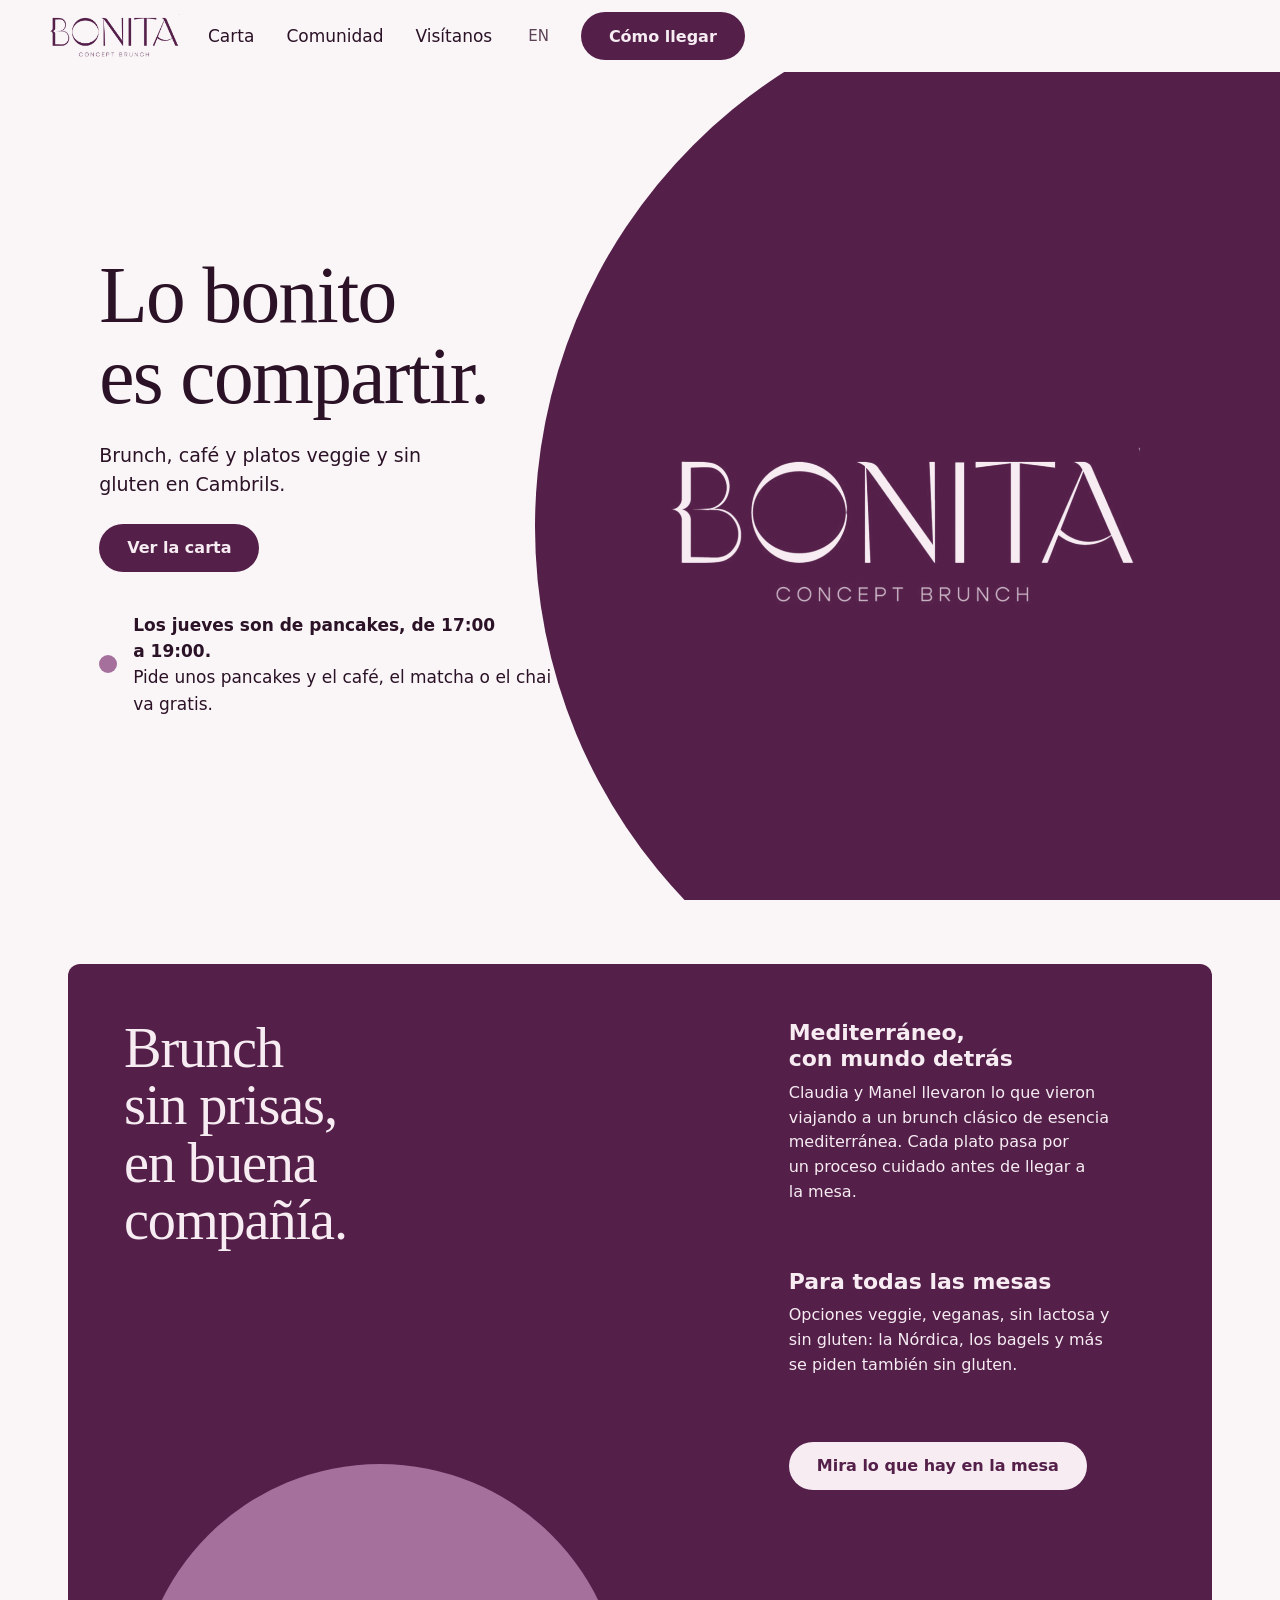
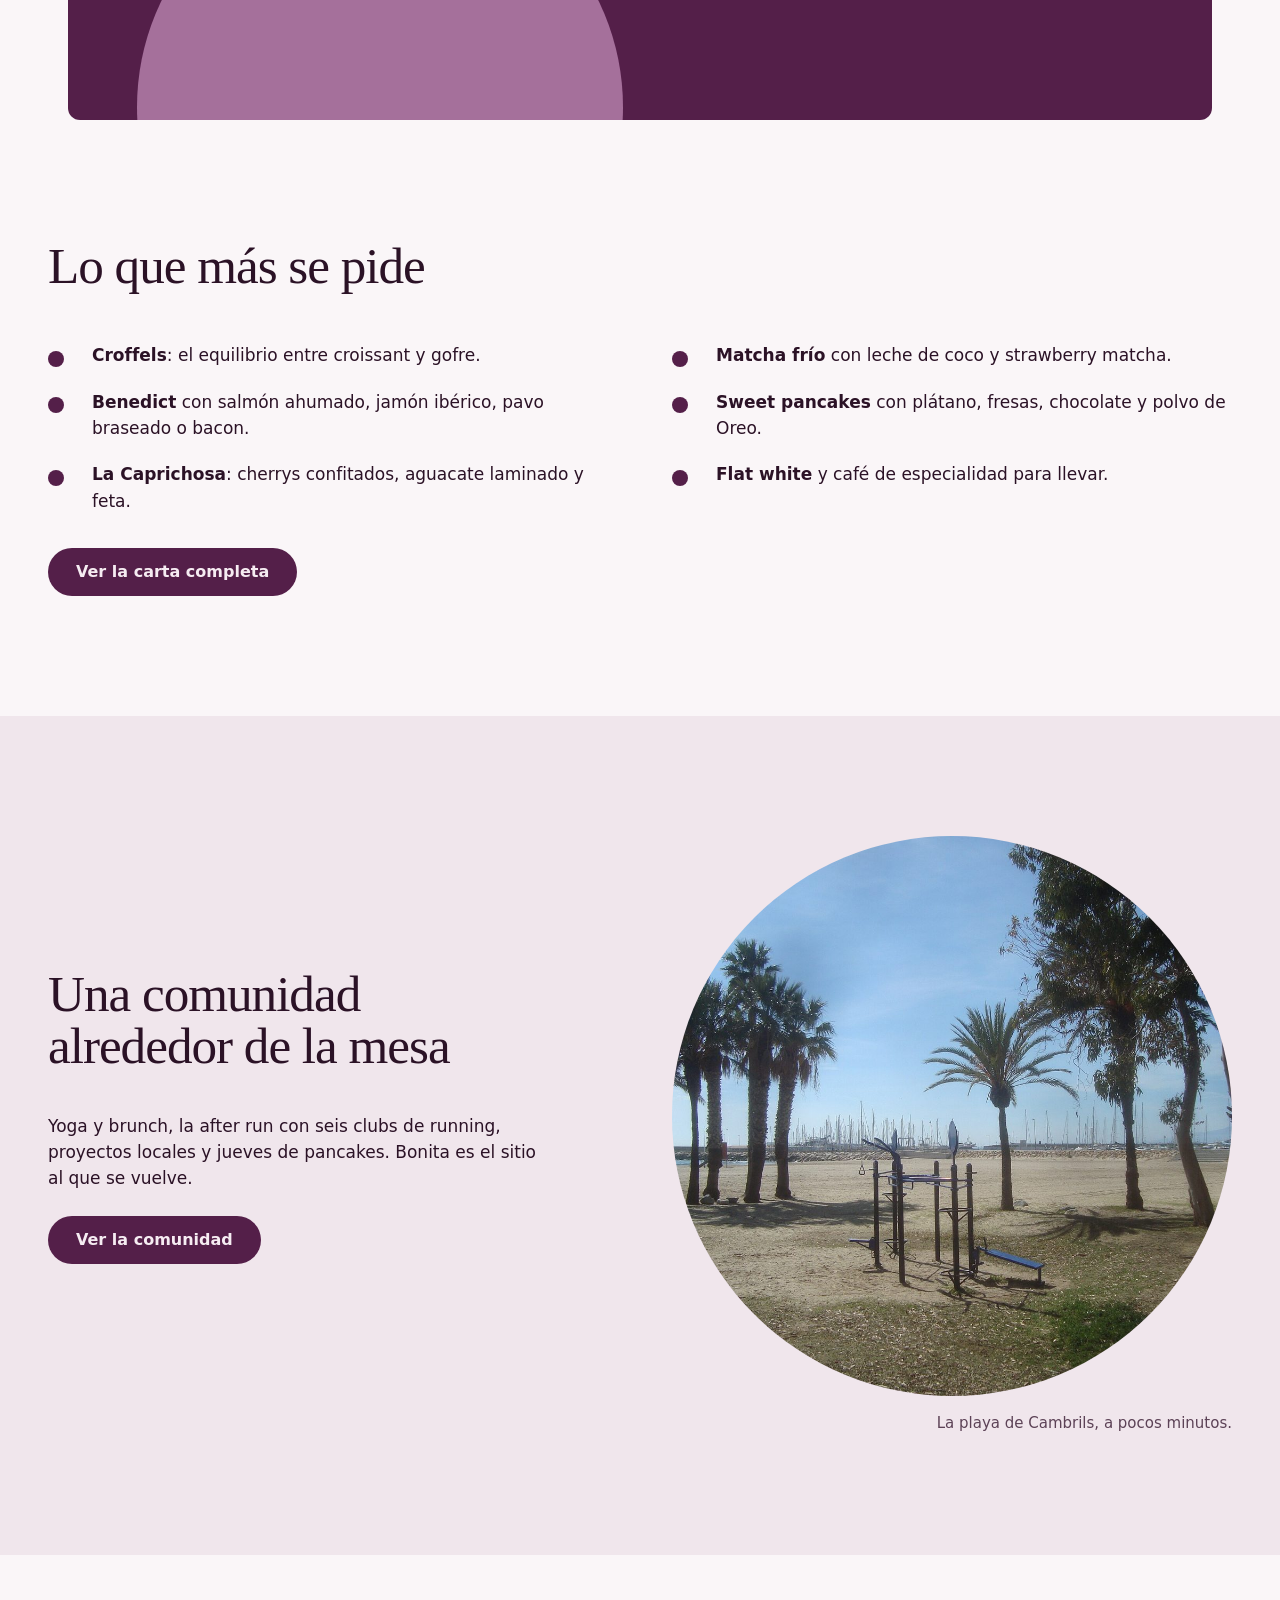
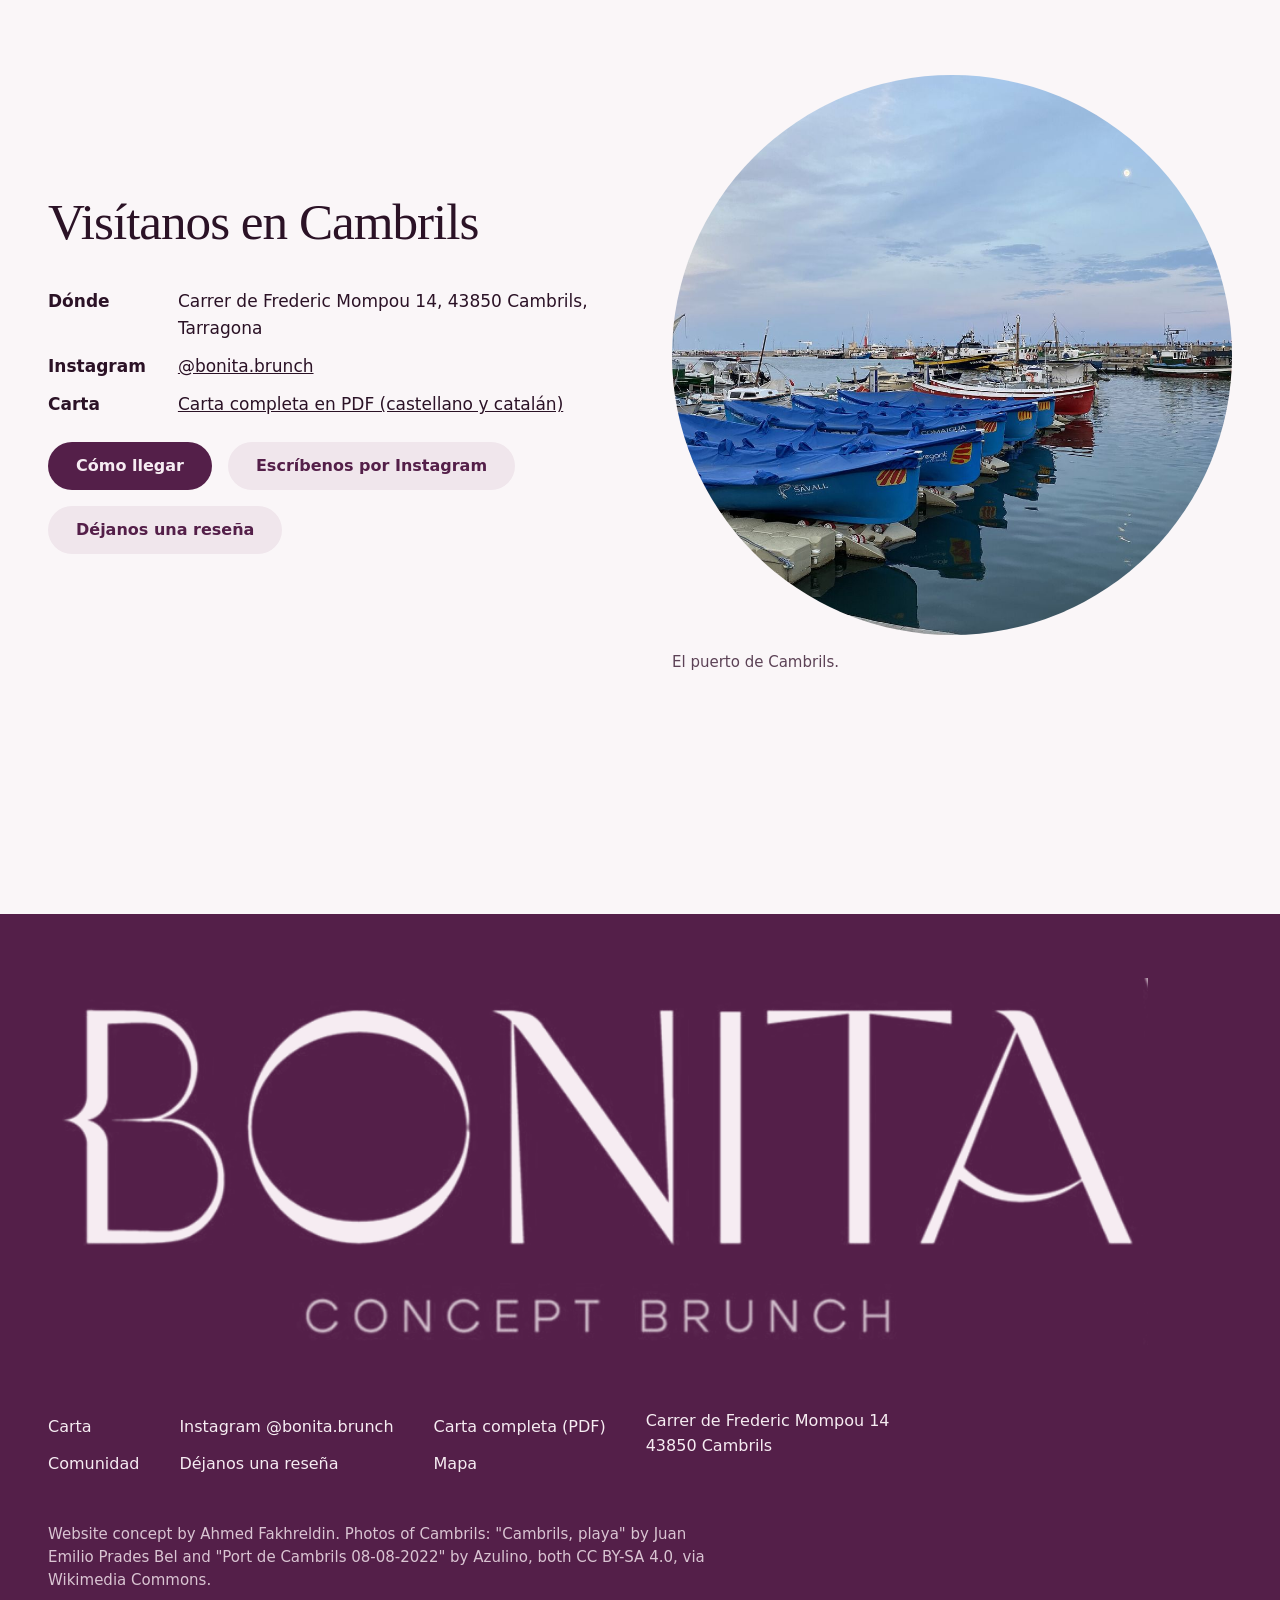
==== index.html @ 0c5d7764 "Bonita Concept Brunch website concept" ====
<!doctype html>
<html lang="es"><head><meta charset="utf-8"><meta name="viewport" content="width=device-width,initial-scale=1">
<title>Bonita Concept Brunch · Cambrils</title><meta name="description" content="Brunch, café y opciones veggie y sin gluten en Carrer de Frederic Mompou 14, Cambrils.">
<link rel="preload" as="font" type="font/ttf" crossorigin href="fonts/marcellus-400.ttf">
<link rel="preload" as="font" type="font/ttf" crossorigin href="fonts/figtree-400.ttf">
<link rel="stylesheet" href="fonts/fonts.css"><link rel="stylesheet" href="styles.css">
<style>html.fl body{opacity:0}body{transition:opacity .25s ease}</style>
<script>document.documentElement.classList.add('fl');(function(){var d=function(){document.documentElement.classList.remove('fl')};setTimeout(d,1200);if(document.fonts&&document.fonts.load){Promise.all([document.fonts.load('1em Marcellus'),document.fonts.load('1em Figtree')]).then(d,d)}else d()})();</script>
</head><body><a class="skip" href="#main">Saltar al contenido</a><header class="nav"><a href="index.html" aria-label="Bonita Concept Brunch"><img class="logo" src="img/logo-plum.png" alt="Bonita Concept Brunch" width="132" height="44"></a>
<a class="l" href="carta.html"><span data-en="Menu">Carta</span></a><a class="l" href="comunidad.html"><span data-en="Community">Comunidad</span></a><a class="l" href="index.html#visitanos"><span data-en="Visit">Visítanos</span></a>
<button class="lang" type="button">EN</button><a class="btn" href="https://www.google.com/maps/search/?api=1&query=Bonita+Concept+Brunch+Carrer+de+Frederic+Mompou+14+Cambrils"><span data-en="Directions">Cómo llegar</span></a></header>
<main id="main">
<section class="hero"><div class="copy">
<h1><span data-en="Sharing is&lt;br&gt;the bonito part.">Lo bonito<br>es compartir.</span></h1>
<p class="lead"><span data-en="Brunch, coffee and veggie and gluten free dishes in Cambrils.">Brunch, café y platos veggie y sin gluten en Cambrils.</span></p>
<a class="btn" href="carta.html"><span data-en="See the menu">Ver la carta</span></a>
<div class="status" id="pancake"><i></i><p><b>Los jueves son de pancakes, de 17:00 a 19:00.</b><br><span data-en="Order pancakes and your coffee, matcha or chai is on the house.">Pide unos pancakes y el café, el matcha o el chai va gratis.</span></p></div>
</div><div class="disc" aria-hidden="true"><img src="img/logo-cream.png" alt="" width="930" height="310"></div></section>

<section class="sec" style="padding-top:var(--s5)"><div class="panel">
<h2 class="rv"><span data-en="Brunch without hurry, in good company.">Brunch sin prisas, en buena compañía.</span></h2>
<div class="cols"><div class="rv" style="--i:1"><h3><span data-en="Mediterranean, with the world behind it">Mediterráneo, con mundo detrás</span></h3><p><span data-en="Claudia and Manel took what they saw travelling and made a classic brunch with a Mediterranean heart. Every dish goes through a careful process before it reaches your table.">Claudia y Manel llevaron lo que vieron viajando a un brunch clásico de esencia mediterránea. Cada plato pasa por un proceso cuidado antes de llegar a la mesa.</span></p></div>
<div class="rv" style="--i:2"><h3><span data-en="For every table">Para todas las mesas</span></h3><p><span data-en="Veggie, vegan, lactose free and gluten free options: the Nórdica, the bagels and more can be ordered gluten free too.">Opciones veggie, veganas, sin lactosa y sin gluten: la Nórdica, los bagels y más se piden también sin gluten.</span></p></div>
<a class="btn rv" style="--i:3" href="carta.html"><span data-en="See what is on the table">Mira lo que hay en la mesa</span></a></div>
<div class="ring" aria-hidden="true"></div></div></section>

<section class="sec" style="padding-top:0"><h2 class="rv"><span data-en="What gets ordered most">Lo que más se pide</span></h2>
<ul class="ringlist" style="columns:2;column-gap:64px">
<li class="rv"><span><span data-en="&lt;b&gt;Croffels&lt;/b&gt;: the balance between croissant and waffle."><b>Croffels</b>: el equilibrio entre croissant y gofre.</span></span></li>
<li class="rv"><span><span data-en="&lt;b&gt;Benedict&lt;/b&gt; with smoked salmon, iberico ham, roast turkey or bacon."><b>Benedict</b> con salmón ahumado, jamón ibérico, pavo braseado o bacon.</span></span></li>
<li class="rv"><span><span data-en="&lt;b&gt;La Caprichosa&lt;/b&gt;: confit cherry tomatoes, sliced avocado and feta."><b>La Caprichosa</b>: cherrys confitados, aguacate laminado y feta.</span></span></li>
<li class="rv"><span><span data-en="&lt;b&gt;Iced matcha&lt;/b&gt; with coconut milk, and strawberry matcha."><b>Matcha frío</b> con leche de coco y strawberry matcha.</span></span></li>
<li class="rv"><span><span data-en="&lt;b&gt;Sweet pancakes&lt;/b&gt; with banana, strawberries, chocolate and Oreo crumb."><b>Sweet pancakes</b> con plátano, fresas, chocolate y polvo de Oreo.</span></span></li>
<li class="rv"><span><span data-en="&lt;b&gt;Flat white&lt;/b&gt; and specialty coffee to take away."><b>Flat white</b> y café de especialidad para llevar.</span></span></li></ul>
<div class="actions"><a class="btn" href="carta.html"><span data-en="See the full menu">Ver la carta completa</span></a></div></section>

<section class="sec band"><div class="split"><div><h2 class="rv"><span data-en="A community around the table">Una comunidad alrededor de la mesa</span></h2>
<p class="rv" style="--i:1;max-width:46ch"><span data-en="Yoga and brunch, an after run with six running clubs, local projects and pancake Thursdays. Bonita is the place people come back to.">Yoga y brunch, la after run con seis clubs de running, proyectos locales y jueves de pancakes. Bonita es el sitio al que se vuelve.</span></p>
<div class="actions"><a class="btn" href="comunidad.html"><span data-en="See the community">Ver la comunidad</span></a></div></div>
<div class="mask rv" style="--i:2"><img src="img/town/playa.jpg" alt="La playa de Cambrils con palmeras y el puerto al fondo" width="1400" height="1050" loading="lazy"></div></div>
<p class="cap" style="text-align:right"><span data-en="Cambrils beach, a few minutes away.">La playa de Cambrils, a pocos minutos.</span></p></section>

<section class="sec visit" id="visitanos"><div class="split"><div><h2 class="rv"><span data-en="Visit us in Cambrils">Visítanos en Cambrils</span></h2>
<dl class="rv" style="--i:1"><dt><span data-en="Where">Dónde</span></dt><dd>Carrer de Frederic Mompou 14, 43850 Cambrils, Tarragona</dd>
<dt>Instagram</dt><dd><a href="https://www.instagram.com/bonita.brunch/">@bonita.brunch</a></dd>
<dt><span data-en="Menu">Carta</span></dt><dd><a href="https://drive.google.com/file/d/1cFi0jNEHaVHTh7_fU4lbBXJW9XEex9RG/view?usp=drive_link"><span data-en="Full menu as PDF (Spanish and Catalan)">Carta completa en PDF (castellano y catalán)</span></a></dd></dl>
<div class="actions rv" style="--i:2"><a class="btn" href="https://www.google.com/maps/search/?api=1&query=Bonita+Concept+Brunch+Carrer+de+Frederic+Mompou+14+Cambrils"><span data-en="Directions">Cómo llegar</span></a><a class="btn alt" href="https://www.instagram.com/bonita.brunch/"><span data-en="Message us on Instagram">Escríbenos por Instagram</span></a><a class="btn alt" href="https://g.page/r/CfIAZZboetoIEBM/review"><span data-en="Leave a review">Déjanos una reseña</span></a></div></div>
<div><div class="mask rv" style="--i:2"><img src="img/town/port.jpg" alt="El puerto de Cambrils al anochecer, con barcas azules amarradas" width="1400" height="1050" loading="lazy"></div><p class="cap"><span data-en="The port of Cambrils.">El puerto de Cambrils.</span></p></div></div></section>
</main><footer><img class="big" src="img/logo-cream.png" alt="Bonita Concept Brunch" width="930" height="310">
<div class="cols"><div><a href="carta.html"><span data-en="Menu">Carta</span></a><a href="comunidad.html"><span data-en="Community">Comunidad</span></a></div>
<div><a href="https://www.instagram.com/bonita.brunch/">Instagram @bonita.brunch</a><a href="https://g.page/r/CfIAZZboetoIEBM/review"><span data-en="Leave a review">Déjanos una reseña</span></a></div>
<div><a href="https://drive.google.com/file/d/1cFi0jNEHaVHTh7_fU4lbBXJW9XEex9RG/view?usp=drive_link"><span data-en="Full menu (PDF)">Carta completa (PDF)</span></a><a href="https://www.google.com/maps/search/?api=1&query=Bonita+Concept+Brunch+Carrer+de+Frederic+Mompou+14+Cambrils"><span data-en="Map">Mapa</span></a></div>
<div><span>Carrer de Frederic Mompou 14<br>43850 Cambrils</span></div></div>
<p class="credit">Website concept by Ahmed Fakhreldin. Photos of Cambrils: "Cambrils, playa" by Juan Emilio Prades Bel and "Port de Cambrils 08-08-2022" by Azulino, both CC BY-SA 4.0, via Wikimedia Commons.</p></footer>
<script src="site.js"></script></body></html>
---- fonts/fonts.css ----
@font-face{font-family:'Figtree';font-style:normal;font-weight:400;font-display:block;src:url(figtree-400.ttf) format('truetype')}
@font-face{font-family:'Figtree';font-style:normal;font-weight:500;font-display:block;src:url(figtree-500.ttf) format('truetype')}
@font-face{font-family:'Figtree';font-style:normal;font-weight:600;font-display:block;src:url(figtree-600.ttf) format('truetype')}
@font-face{font-family:'Marcellus';font-style:normal;font-weight:400;font-display:block;src:url(marcellus-400.ttf) format('truetype')}
---- styles.css ----
:root{
  --plum:#541F49; --plum-d:#3E1535; --orchid:#A5709B; --ground:#FAF6F8; --step:#F0E6EC; --ink:#2B1226; --soft:#5C4256; --cream:#F6ECF2;
  --f-display:'Marcellus',Georgia,serif; --f-text:'Figtree',system-ui,sans-serif;
  --m:clamp(16px,4vw,48px); --ease:cubic-bezier(.23,1,.32,1);
  --s1:8px;--s2:16px;--s3:24px;--s4:40px;--s5:64px;--s6:120px;
}
*{box-sizing:border-box;margin:0}
html{scroll-behavior:smooth;-webkit-text-size-adjust:100%}
body{background:var(--ground);color:var(--ink);font:400 17px/1.55 var(--f-text);overflow-x:hidden}
img{display:block;max-width:100%}
a{color:inherit}
h1,h2,h3{font-family:var(--f-display);font-weight:400;line-height:1.02;letter-spacing:-.02em;text-wrap:balance}
p{text-wrap:pretty}
:focus-visible{outline:3px solid var(--plum);outline-offset:3px}
.skip{position:absolute;left:-999px}.skip:focus{left:var(--m);top:8px;background:var(--plum);color:var(--cream);padding:8px 16px;z-index:50}
/* nav */
.nav{position:sticky;top:0;z-index:20;background:var(--ground);display:flex;align-items:center;gap:var(--s3);padding:10px var(--m);height:72px}
.nav .logo{height:44px;width:auto;margin-right:auto}
.nav a.l{text-decoration:none;font-weight:500;padding:12px 4px}
.nav a.l:hover{color:var(--plum);text-decoration:underline;text-underline-offset:6px}
.lang{background:none;border:0;font:500 15px var(--f-text);color:var(--soft);padding:12px 8px;cursor:pointer;min-height:44px}
.btn{display:inline-flex;align-items:center;justify-content:center;min-height:48px;padding:0 28px;border-radius:999px;background:var(--plum);color:var(--cream);font:600 16px var(--f-text);text-decoration:none;border:0;cursor:pointer;transition:transform .18s var(--ease),background .18s var(--ease);white-space:nowrap}
.btn:active{transform:scale(.97)}
.btn.alt{background:var(--step);color:var(--plum)}
@media (hover:hover) and (pointer:fine){.btn:hover{background:var(--plum-d)}.btn.alt:hover{background:#E6D6DF}}
/* hero */
.hero{position:relative;min-height:calc(100svh - 72px);overflow:hidden;display:flex;align-items:center;padding:var(--s4) var(--m)}
.hero .copy{position:relative;z-index:2;width:min(52%,720px);padding-left:4vw}
.hero h1{font-size:clamp(48px,6.2vw,100px);margin-bottom:var(--s3)}
.hero p.lead{font-size:19px;max-width:30ch;margin-bottom:var(--s3);color:var(--ink)}
.disc{position:absolute;z-index:1;width:120vh;height:120vh;border-radius:50%;background:var(--plum);left:84%;top:55%;transform:translate(-50%,-50%);display:grid;place-items:center;animation:open 1.1s var(--ease) both}
.disc img{position:absolute;left:12%;top:50%;width:44%;height:auto;transform:translateY(-50%)}
@keyframes open{from{clip-path:circle(0% at 100% 50%)}to{clip-path:circle(150% at 100% 50%)}}
.status{display:flex;align-items:center;gap:var(--s2);margin-top:var(--s4);max-width:44ch}
.status i{flex:none;width:18px;height:18px;border-radius:50%;background:var(--orchid)}
.status.on i{background:var(--plum)}
.status b{font-weight:600}
/* sections */
.sec{padding:var(--s6) var(--m)}
.sec h2,.sec .h{font-size:clamp(36px,4vw,60px);margin-bottom:var(--s4)}
.panel{background:var(--plum);color:var(--cream);margin:0 20px;border-radius:12px;min-height:84svh;position:relative;overflow:hidden;padding:56px}
.panel h2{font-size:clamp(40px,4.4vw,64px);max-width:12ch;margin-bottom:var(--s5)}
.panel .cols{position:absolute;left:63%;top:56px;display:grid;gap:64px;width:min(330px,30%)}
.panel h3{font:600 22px/1.2 var(--f-text);margin-bottom:8px;letter-spacing:0}
.panel p{font-size:16px}
.panel .btn{background:var(--cream);color:var(--plum);width:max-content}
.panel .ring{position:absolute;left:6%;bottom:-18vw;width:38vw;height:38vw;border-radius:50%;background:var(--orchid)}
.ringlist{list-style:none;padding:0}
.ringlist li{display:grid;grid-template-columns:28px 1fr;gap:var(--s2);padding:10px 0}
.ringlist li::before{content:"";width:16px;height:16px;border-radius:50%;background:var(--plum);margin-top:.5em}
.split{display:grid;grid-template-columns:1fr 1fr;gap:var(--s5);align-items:center}
.mask{aspect-ratio:1;border-radius:50%;overflow:hidden;background:var(--step)}
.mask img{width:100%;height:100%;object-fit:cover}
.cap{font-size:15px;color:var(--soft);margin-top:var(--s2)}
.band{background:var(--step)}
.visit dl{display:grid;grid-template-columns:max-content 1fr;gap:12px 32px;margin:var(--s3) 0}
.visit dt{font-weight:600}
.actions{display:flex;flex-wrap:wrap;gap:var(--s2);margin-top:var(--s3)}
/* footer */
footer{background:var(--plum);color:var(--cream);padding:var(--s5) var(--m) var(--s3);margin-top:var(--s6)}
footer .big{width:100%;max-width:1100px;height:auto;margin:0 0 var(--s5)}
footer .cols{display:grid;grid-template-columns:repeat(4,auto);gap:var(--s4);justify-content:start;font-size:16px}
footer a{display:block;padding:6px 0;text-decoration:none}
footer a:hover{text-decoration:underline}
footer .credit{margin-top:var(--s4);font-size:15px;color:#D9C4D2;max-width:70ch}
/* carta */
.chips{position:sticky;top:72px;z-index:15;background:var(--ground);display:flex;gap:8px;overflow-x:auto;padding:12px var(--m);scrollbar-width:none}
.chips a{flex:none;text-decoration:none;padding:0 20px;min-height:44px;display:inline-flex;align-items:center;border-radius:999px;background:var(--step);font-weight:500}
.chips a[aria-current=true]{background:var(--plum);color:var(--cream)}
.cat{padding:var(--s5) var(--m) 0;scroll-margin-top:140px}
.cat header{display:flex;justify-content:space-between;align-items:baseline;margin-bottom:var(--s3)}
.cat h2{font-size:clamp(32px,3.4vw,50px)}
.cat header span{color:var(--soft)}
.items{display:grid;grid-template-columns:1fr 1fr;gap:36px 64px;list-style:none;padding:0}
.items li{display:grid;grid-template-columns:44px 1fr;gap:20px}
.items li::before{content:"";width:44px;height:44px;border-radius:50%;background:var(--step);border:9px solid var(--orchid);box-sizing:border-box}
.items b{font-size:18px;font-weight:600}
.items p{font-size:16px;color:var(--soft);max-width:40ch}
.items em{font-style:normal;color:var(--plum);font-weight:500;font-size:15px}
.hello{padding:var(--s4) var(--m) 0}
.hello h1{font-size:clamp(44px,6vw,88px);max-width:14ch}
/* community */
.story{display:grid;grid-template-columns:1fr 1fr;gap:var(--s5);padding:var(--s5) 0;align-items:start}
.story h2{font-size:clamp(32px,3.4vw,50px)}
.story:nth-child(even) h2{order:2}
/* motion */
.rv{opacity:0;transform:translateY(24px);transition:opacity .7s var(--ease),transform .7s var(--ease);transition-delay:calc(var(--i,0)*70ms)}
.rv.in{opacity:1;transform:none}
@media (max-width:900px){
  .nav a.l{display:none}
  .hero{align-items:flex-start;padding-top:6vh}
  .hero .copy{width:100%;padding-left:0}
  .hero h1{font-size:11.5vw}
  .disc{width:130vw;height:130vw;left:50%;top:auto;bottom:-66vw;transform:translateX(-50%)}
  .disc img{left:27%;top:22%;width:46%;transform:none}
  .status{max-width:none}
  .panel{margin:0 10px;padding:32px 20px;min-height:0}
  .panel h2{font-size:8.5vw;margin-bottom:var(--s3)}
  .panel .cols{position:static;width:100%;gap:var(--s3);margin-bottom:var(--s3)}
  .panel .ring{position:relative;left:0;bottom:-20vw;width:86vw;height:86vw;margin:var(--s3) auto 0}
  .split,.story,.items{grid-template-columns:1fr}
  .ringlist{columns:1!important}
  .story:nth-child(even) h2{order:0}
  .sec{padding:80px var(--m)}
  footer .cols{grid-template-columns:1fr 1fr}
  .visit dl{grid-template-columns:1fr}
}
@media (prefers-reduced-motion:reduce){.disc{animation:none}.rv{opacity:1;transform:none;transition:none}html{scroll-behavior:auto}}

.hello p{font-size:19px;max-width:44ch;margin-top:16px;color:var(--ink)}
.hello .actions{margin-bottom:var(--s3)}
.cat{padding-top:var(--s6)}
.items p{max-width:56ch}
@media (min-width:1200px){.items{grid-template-columns:repeat(3,1fr);gap:40px 48px}}
@media (min-width:700px){.chips{flex-wrap:wrap;overflow:visible}}
@media (max-width:699px){.items{grid-template-columns:1fr}}
.story{grid-template-columns:5fr 6fr}
.story p{font-size:19px;max-width:60ch}
.story:nth-child(even) h2{order:0}

.story h2{font-size:clamp(28px,3vw,44px)}
@media (max-width:699px){.hello h1{font-size:9.5vw}.story h2{font-size:7.4vw}}

.cat{padding-top:80px}.hello{padding-top:var(--s3)}
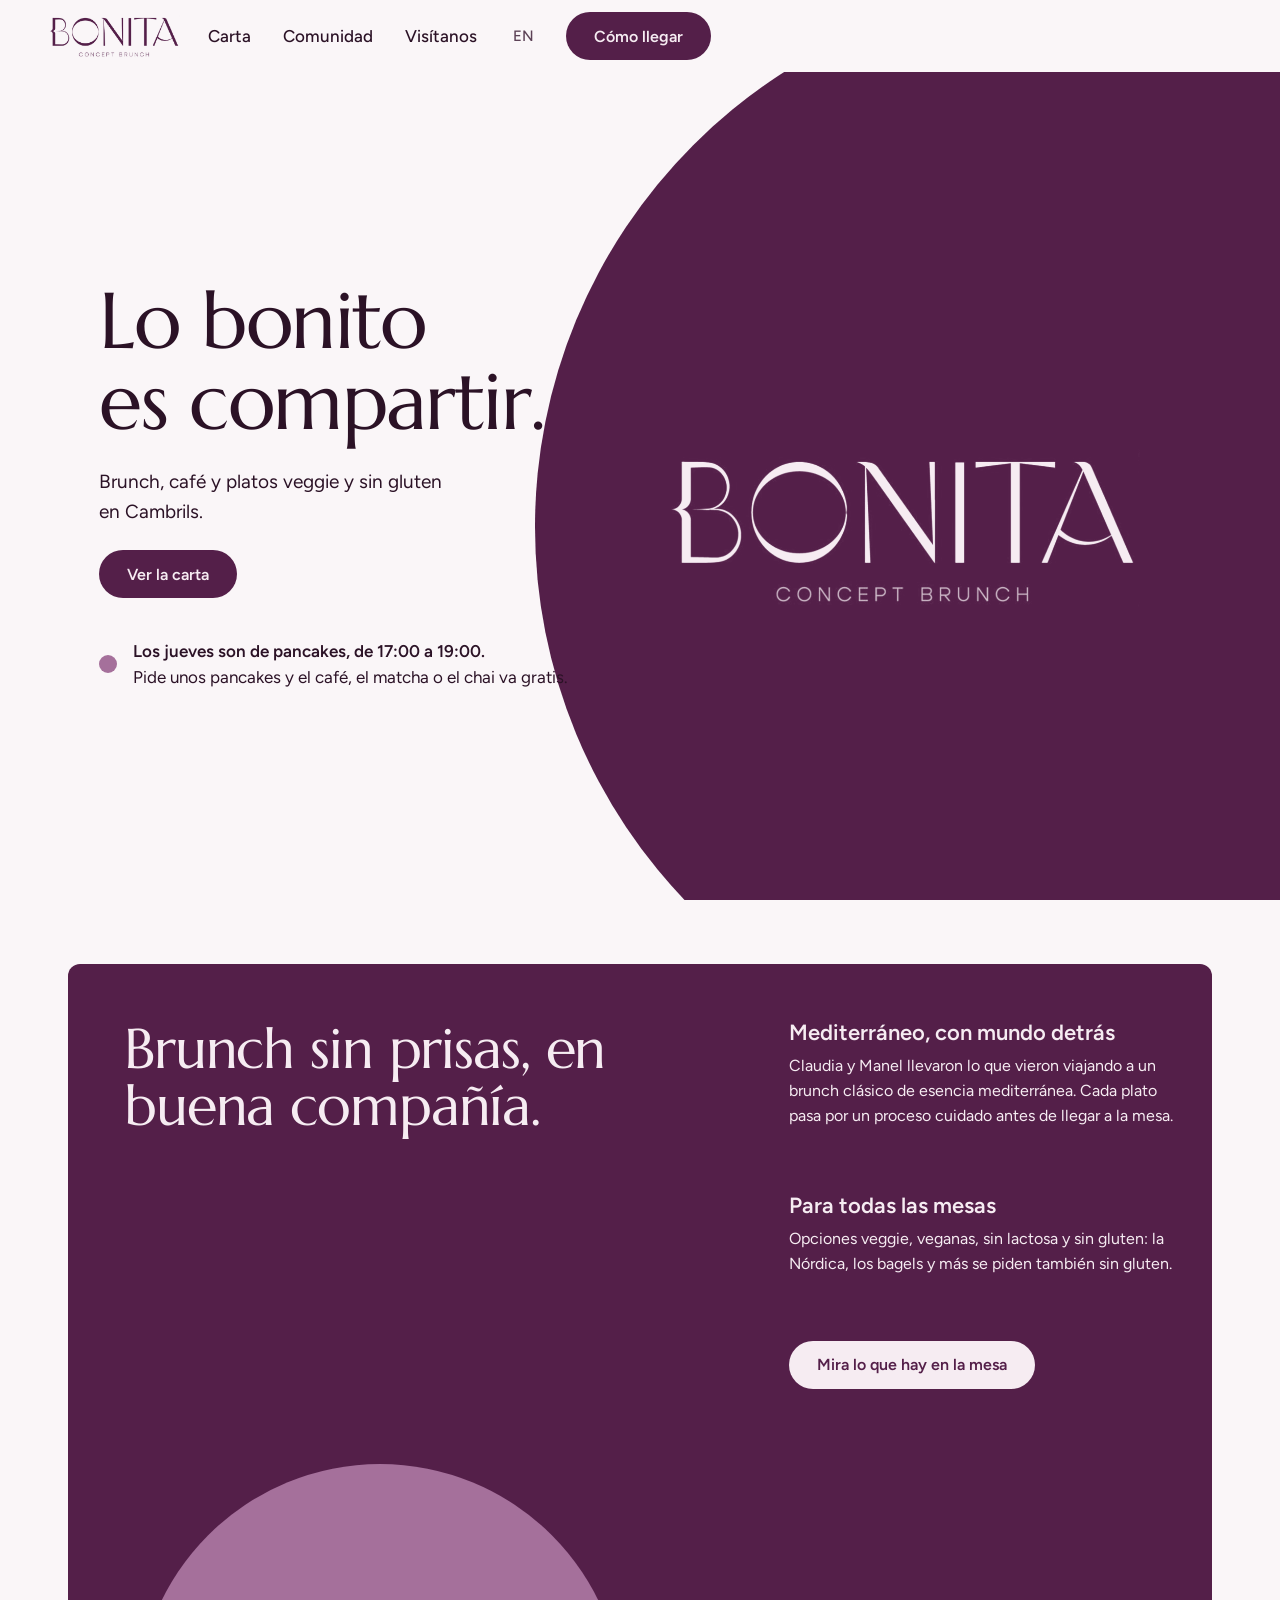
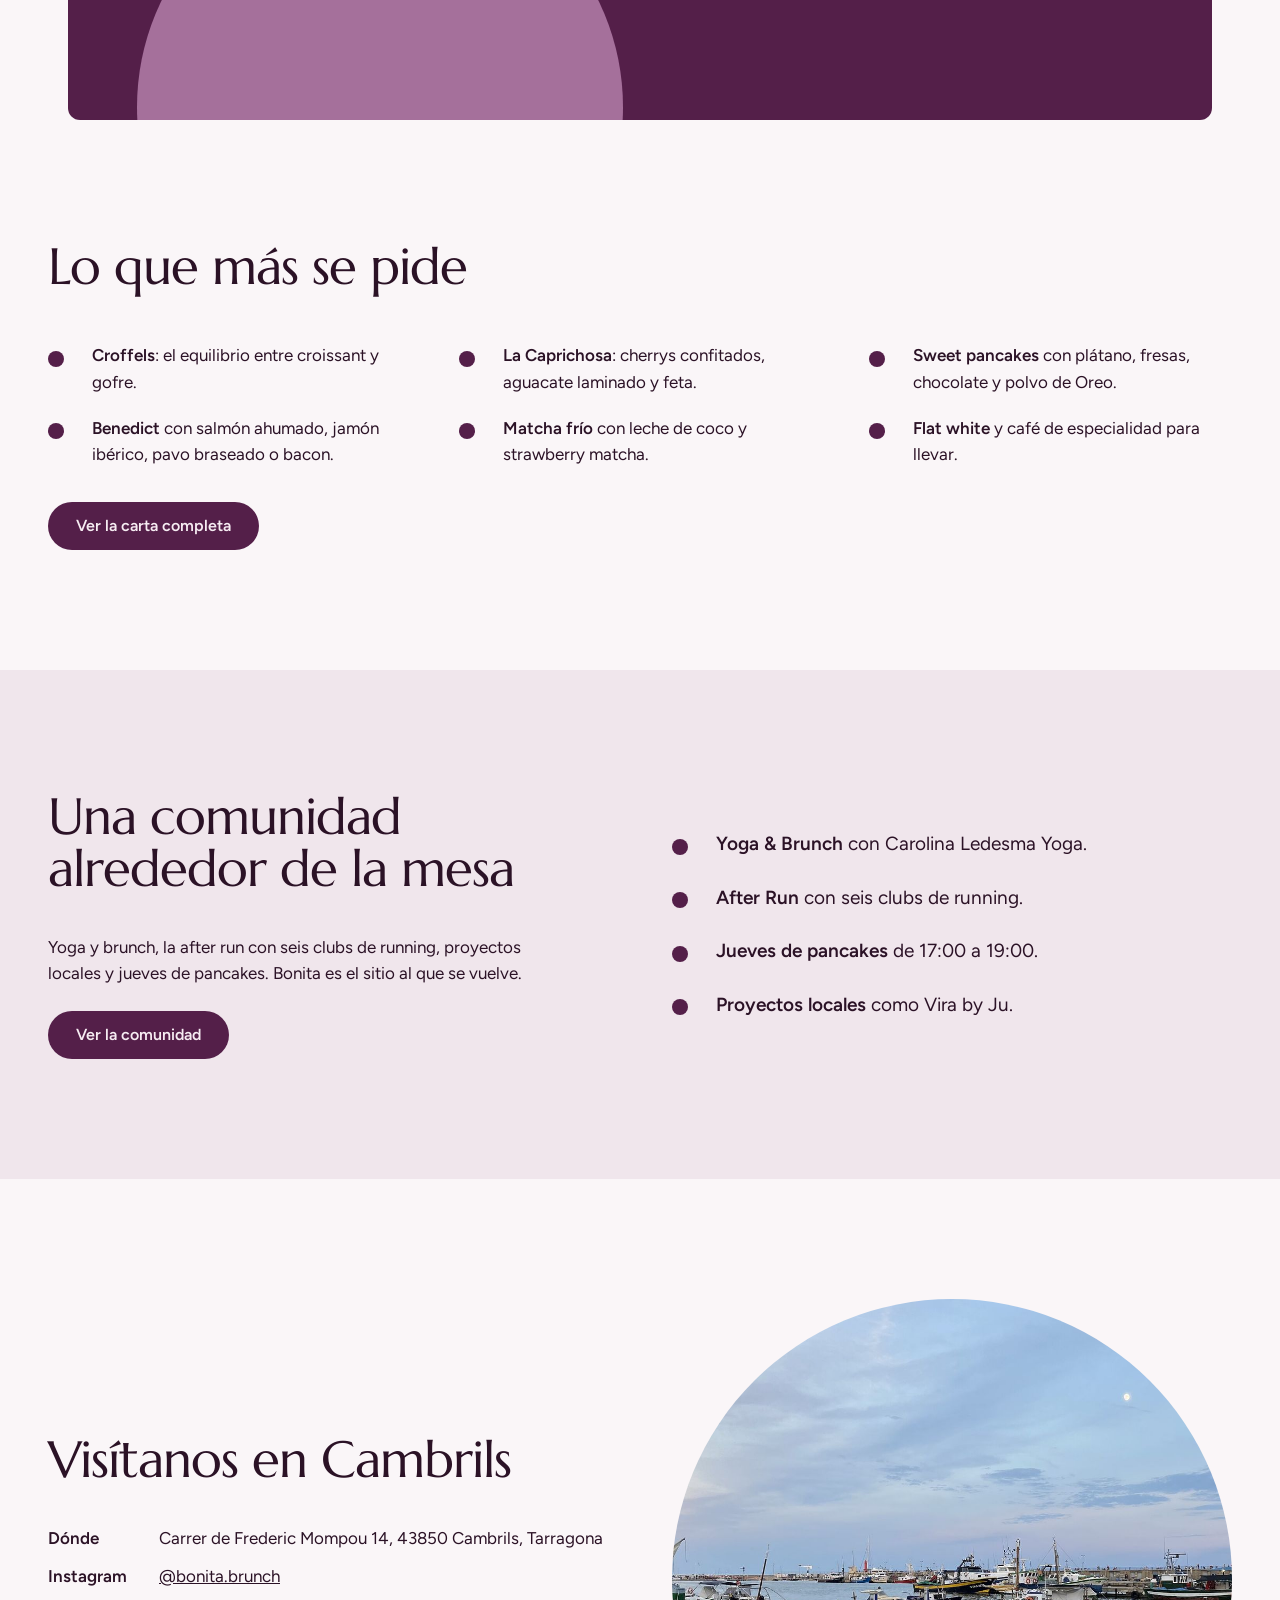
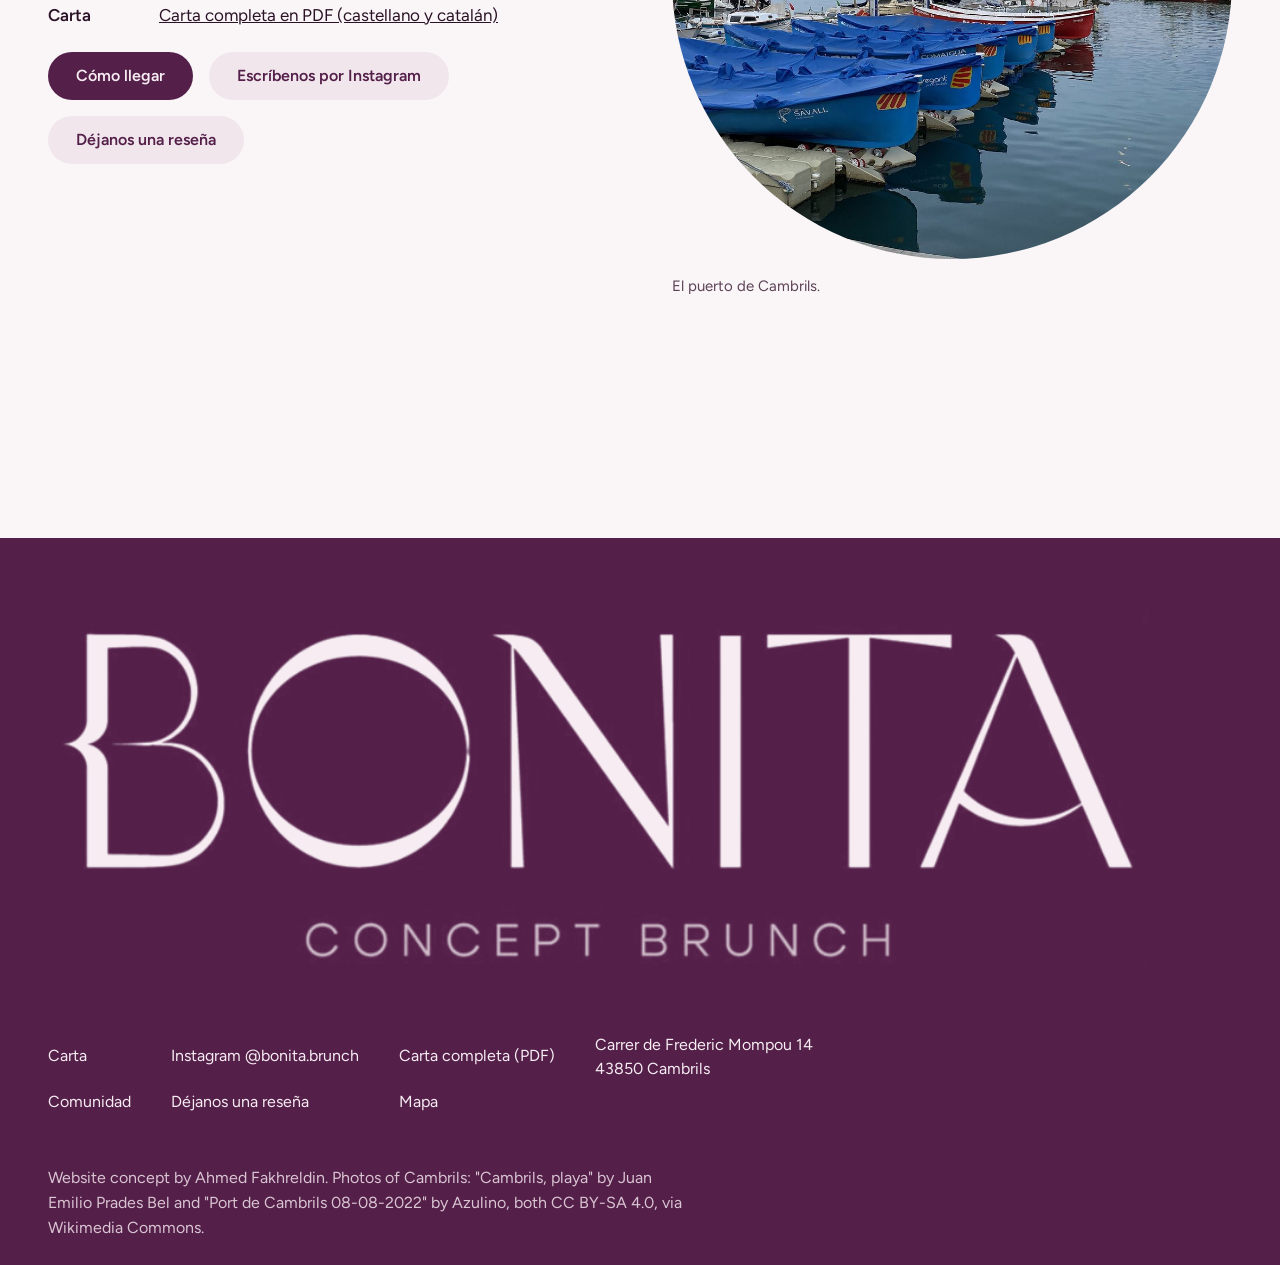
==== commit 9aa51838: "Accessibility and design critique fixes, woff2 fonts, cache version" ====
--- a/index.html
+++ b/index.html
@@ -1,20 +1,20 @@
 <!doctype html>
 <html lang="es"><head><meta charset="utf-8"><meta name="viewport" content="width=device-width,initial-scale=1">
 <title>Bonita Concept Brunch · Cambrils</title><meta name="description" content="Brunch, café y opciones veggie y sin gluten en Carrer de Frederic Mompou 14, Cambrils.">
-<link rel="preload" as="font" type="font/ttf" crossorigin href="fonts/marcellus-400.ttf">
-<link rel="preload" as="font" type="font/ttf" crossorigin href="fonts/figtree-400.ttf">
-<link rel="stylesheet" href="fonts/fonts.css"><link rel="stylesheet" href="styles.css">
+<link rel="preload" as="font" type="font/woff2" crossorigin href="fonts/marcellus-400.woff2">
+<link rel="preload" as="font" type="font/woff2" crossorigin href="fonts/figtree-400.woff2">
+<link rel="stylesheet" href="fonts/fonts.css?v=3"><link rel="stylesheet" href="styles.css?v=3"><noscript><style>.rv{opacity:1!important;transform:none!important}</style></noscript>
 <style>html.fl body{opacity:0}body{transition:opacity .25s ease}</style>
 <script>document.documentElement.classList.add('fl');(function(){var d=function(){document.documentElement.classList.remove('fl')};setTimeout(d,1200);if(document.fonts&&document.fonts.load){Promise.all([document.fonts.load('1em Marcellus'),document.fonts.load('1em Figtree')]).then(d,d)}else d()})();</script>
 </head><body><a class="skip" href="#main">Saltar al contenido</a><header class="nav"><a href="index.html" aria-label="Bonita Concept Brunch"><img class="logo" src="img/logo-plum.png" alt="Bonita Concept Brunch" width="132" height="44"></a>
 <a class="l" href="carta.html"><span data-en="Menu">Carta</span></a><a class="l" href="comunidad.html"><span data-en="Community">Comunidad</span></a><a class="l" href="index.html#visitanos"><span data-en="Visit">Visítanos</span></a>
-<button class="lang" type="button">EN</button><a class="btn" href="https://www.google.com/maps/search/?api=1&query=Bonita+Concept+Brunch+Carrer+de+Frederic+Mompou+14+Cambrils"><span data-en="Directions">Cómo llegar</span></a></header>
+<button class="lang" type="button" aria-label="Switch to English">EN</button><a class="btn" href="https://www.google.com/maps/search/?api=1&query=Bonita+Concept+Brunch+Carrer+de+Frederic+Mompou+14+Cambrils"><span data-en="Directions">Cómo llegar</span></a></header>
 <main id="main">
 <section class="hero"><div class="copy">
 <h1><span data-en="Sharing is&lt;br&gt;the bonito part.">Lo bonito<br>es compartir.</span></h1>
 <p class="lead"><span data-en="Brunch, coffee and veggie and gluten free dishes in Cambrils.">Brunch, café y platos veggie y sin gluten en Cambrils.</span></p>
 <a class="btn" href="carta.html"><span data-en="See the menu">Ver la carta</span></a>
-<div class="status" id="pancake"><i></i><p><b>Los jueves son de pancakes, de 17:00 a 19:00.</b><br><span data-en="Order pancakes and your coffee, matcha or chai is on the house.">Pide unos pancakes y el café, el matcha o el chai va gratis.</span></p></div>
+<div class="status" id="pancake" role="status"><i></i><p><b>Los jueves son de pancakes, de 17:00 a 19:00.</b><br><span data-en="Order pancakes and your coffee, matcha or chai is on the house.">Pide unos pancakes y el café, el matcha o el chai va gratis.</span></p></div>
 </div><div class="disc" aria-hidden="true"><img src="img/logo-cream.png" alt="" width="930" height="310"></div></section>
 
 <section class="sec" style="padding-top:var(--s5)"><div class="panel">
@@ -25,7 +25,7 @@
 <div class="ring" aria-hidden="true"></div></div></section>
 
 <section class="sec" style="padding-top:0"><h2 class="rv"><span data-en="What gets ordered most">Lo que más se pide</span></h2>
-<ul class="ringlist" style="columns:2;column-gap:64px">
+<ul class="ringlist" style="columns:3;column-gap:48px">
 <li class="rv"><span><span data-en="&lt;b&gt;Croffels&lt;/b&gt;: the balance between croissant and waffle."><b>Croffels</b>: el equilibrio entre croissant y gofre.</span></span></li>
 <li class="rv"><span><span data-en="&lt;b&gt;Benedict&lt;/b&gt; with smoked salmon, iberico ham, roast turkey or bacon."><b>Benedict</b> con salmón ahumado, jamón ibérico, pavo braseado o bacon.</span></span></li>
 <li class="rv"><span><span data-en="&lt;b&gt;La Caprichosa&lt;/b&gt;: confit cherry tomatoes, sliced avocado and feta."><b>La Caprichosa</b>: cherrys confitados, aguacate laminado y feta.</span></span></li>
@@ -37,8 +37,7 @@
 <section class="sec band"><div class="split"><div><h2 class="rv"><span data-en="A community around the table">Una comunidad alrededor de la mesa</span></h2>
 <p class="rv" style="--i:1;max-width:46ch"><span data-en="Yoga and brunch, an after run with six running clubs, local projects and pancake Thursdays. Bonita is the place people come back to.">Yoga y brunch, la after run con seis clubs de running, proyectos locales y jueves de pancakes. Bonita es el sitio al que se vuelve.</span></p>
 <div class="actions"><a class="btn" href="comunidad.html"><span data-en="See the community">Ver la comunidad</span></a></div></div>
-<div class="mask rv" style="--i:2"><img src="img/town/playa.jpg" alt="La playa de Cambrils con palmeras y el puerto al fondo" width="1400" height="1050" loading="lazy"></div></div>
-<p class="cap" style="text-align:right"><span data-en="Cambrils beach, a few minutes away.">La playa de Cambrils, a pocos minutos.</span></p></section>
+<ul class="ringlist rv" style="--i:2"><li><span><span data-en="&lt;b&gt;Yoga &amp; Brunch&lt;/b&gt; with Carolina Ledesma Yoga."><b>Yoga & Brunch</b> con Carolina Ledesma Yoga.</span></span></li><li><span><span data-en="&lt;b&gt;After Run&lt;/b&gt; with six running clubs."><b>After Run</b> con seis clubs de running.</span></span></li><li><span><span data-en="&lt;b&gt;Pancake Thursdays&lt;/b&gt; from 17:00 to 19:00."><b>Jueves de pancakes</b> de 17:00 a 19:00.</span></span></li><li><span><span data-en="&lt;b&gt;Local projects&lt;/b&gt; like Vira by Ju."><b>Proyectos locales</b> como Vira by Ju.</span></span></li></ul></div></section>
 
 <section class="sec visit" id="visitanos"><div class="split"><div><h2 class="rv"><span data-en="Visit us in Cambrils">Visítanos en Cambrils</span></h2>
 <dl class="rv" style="--i:1"><dt><span data-en="Where">Dónde</span></dt><dd>Carrer de Frederic Mompou 14, 43850 Cambrils, Tarragona</dd>
@@ -52,4 +51,4 @@
 <div><a href="https://drive.google.com/file/d/1cFi0jNEHaVHTh7_fU4lbBXJW9XEex9RG/view?usp=drive_link"><span data-en="Full menu (PDF)">Carta completa (PDF)</span></a><a href="https://www.google.com/maps/search/?api=1&query=Bonita+Concept+Brunch+Carrer+de+Frederic+Mompou+14+Cambrils"><span data-en="Map">Mapa</span></a></div>
 <div><span>Carrer de Frederic Mompou 14<br>43850 Cambrils</span></div></div>
 <p class="credit">Website concept by Ahmed Fakhreldin. Photos of Cambrils: "Cambrils, playa" by Juan Emilio Prades Bel and "Port de Cambrils 08-08-2022" by Azulino, both CC BY-SA 4.0, via Wikimedia Commons.</p></footer>
-<script src="site.js"></script></body></html>+<script src="site.js?v=3"></script></body></html>
--- a/fonts/fonts.css
+++ b/fonts/fonts.css
@@ -1,4 +1,4 @@
-@font-face{font-family:'Figtree';font-style:normal;font-weight:400;font-display:block;src:url(figtree-400.ttf) format('truetype')}
-@font-face{font-family:'Figtree';font-style:normal;font-weight:500;font-display:block;src:url(figtree-500.ttf) format('truetype')}
-@font-face{font-family:'Figtree';font-style:normal;font-weight:600;font-display:block;src:url(figtree-600.ttf) format('truetype')}
-@font-face{font-family:'Marcellus';font-style:normal;font-weight:400;font-display:block;src:url(marcellus-400.ttf) format('truetype')}
+@font-face{font-family:'Figtree';font-style:normal;font-weight:400;font-display:block;src:url(figtree-400.woff2) format('woff2')}
+@font-face{font-family:'Figtree';font-style:normal;font-weight:500;font-display:block;src:url(figtree-500.woff2) format('woff2')}
+@font-face{font-family:'Figtree';font-style:normal;font-weight:600;font-display:block;src:url(figtree-600.woff2) format('woff2')}
+@font-face{font-family:'Marcellus';font-style:normal;font-weight:400;font-display:block;src:url(marcellus-400.woff2) format('woff2')}
--- a/styles.css
+++ b/styles.css
@@ -68,9 +68,9 @@
 .chips a{flex:none;text-decoration:none;padding:0 20px;min-height:44px;display:inline-flex;align-items:center;border-radius:999px;background:var(--step);font-weight:500}
 .chips a[aria-current=true]{background:var(--plum);color:var(--cream)}
 .cat{padding:var(--s5) var(--m) 0;scroll-margin-top:140px}
-.cat header{display:flex;justify-content:space-between;align-items:baseline;margin-bottom:var(--s3)}
+.cat .chead{display:flex;justify-content:space-between;align-items:baseline;margin-bottom:var(--s3)}
 .cat h2{font-size:clamp(32px,3.4vw,50px)}
-.cat header span{color:var(--soft)}
+.cat .chead span{color:var(--soft)}
 .items{display:grid;grid-template-columns:1fr 1fr;gap:36px 64px;list-style:none;padding:0}
 .items li{display:grid;grid-template-columns:44px 1fr;gap:20px}
 .items li::before{content:"";width:44px;height:44px;border-radius:50%;background:var(--step);border:9px solid var(--orchid);box-sizing:border-box}
@@ -122,3 +122,13 @@
 @media (max-width:699px){.hello h1{font-size:9.5vw}.story h2{font-size:7.4vw}}
 
 .cat{padding-top:80px}.hello{padding-top:var(--s3)}
+
+footer a{padding:11px 0}
+.cat .chead span{font-size:16px}
+.band .ringlist li{padding:12px 0}
+.band .ringlist{font-size:19px}
+@media (min-width:1200px){.items p{max-width:none}}
+footer .credit{font-size:16px}
+.panel .cols{width:min(440px,34%)}
+@media (min-width:1200px){.items{gap:40px 32px}}
+@media (max-width:899px){.panel .cols{width:100%}}
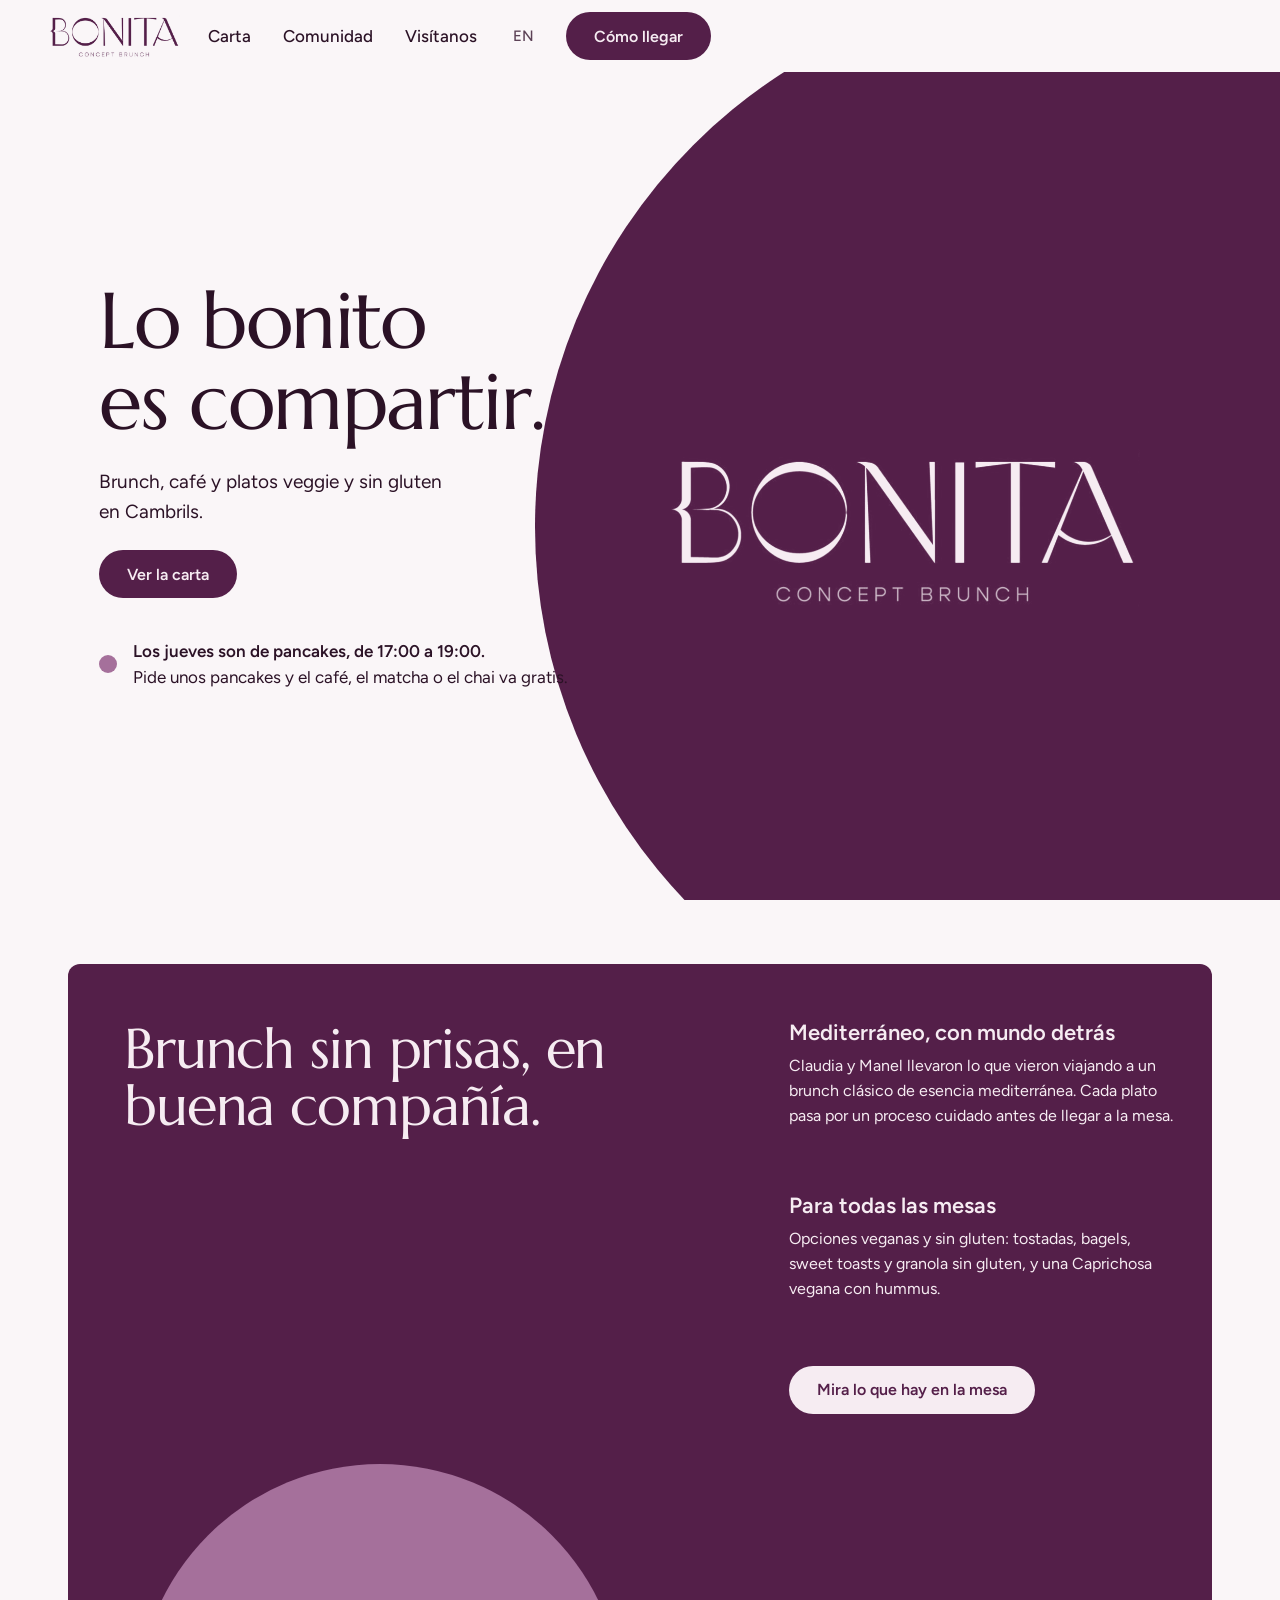
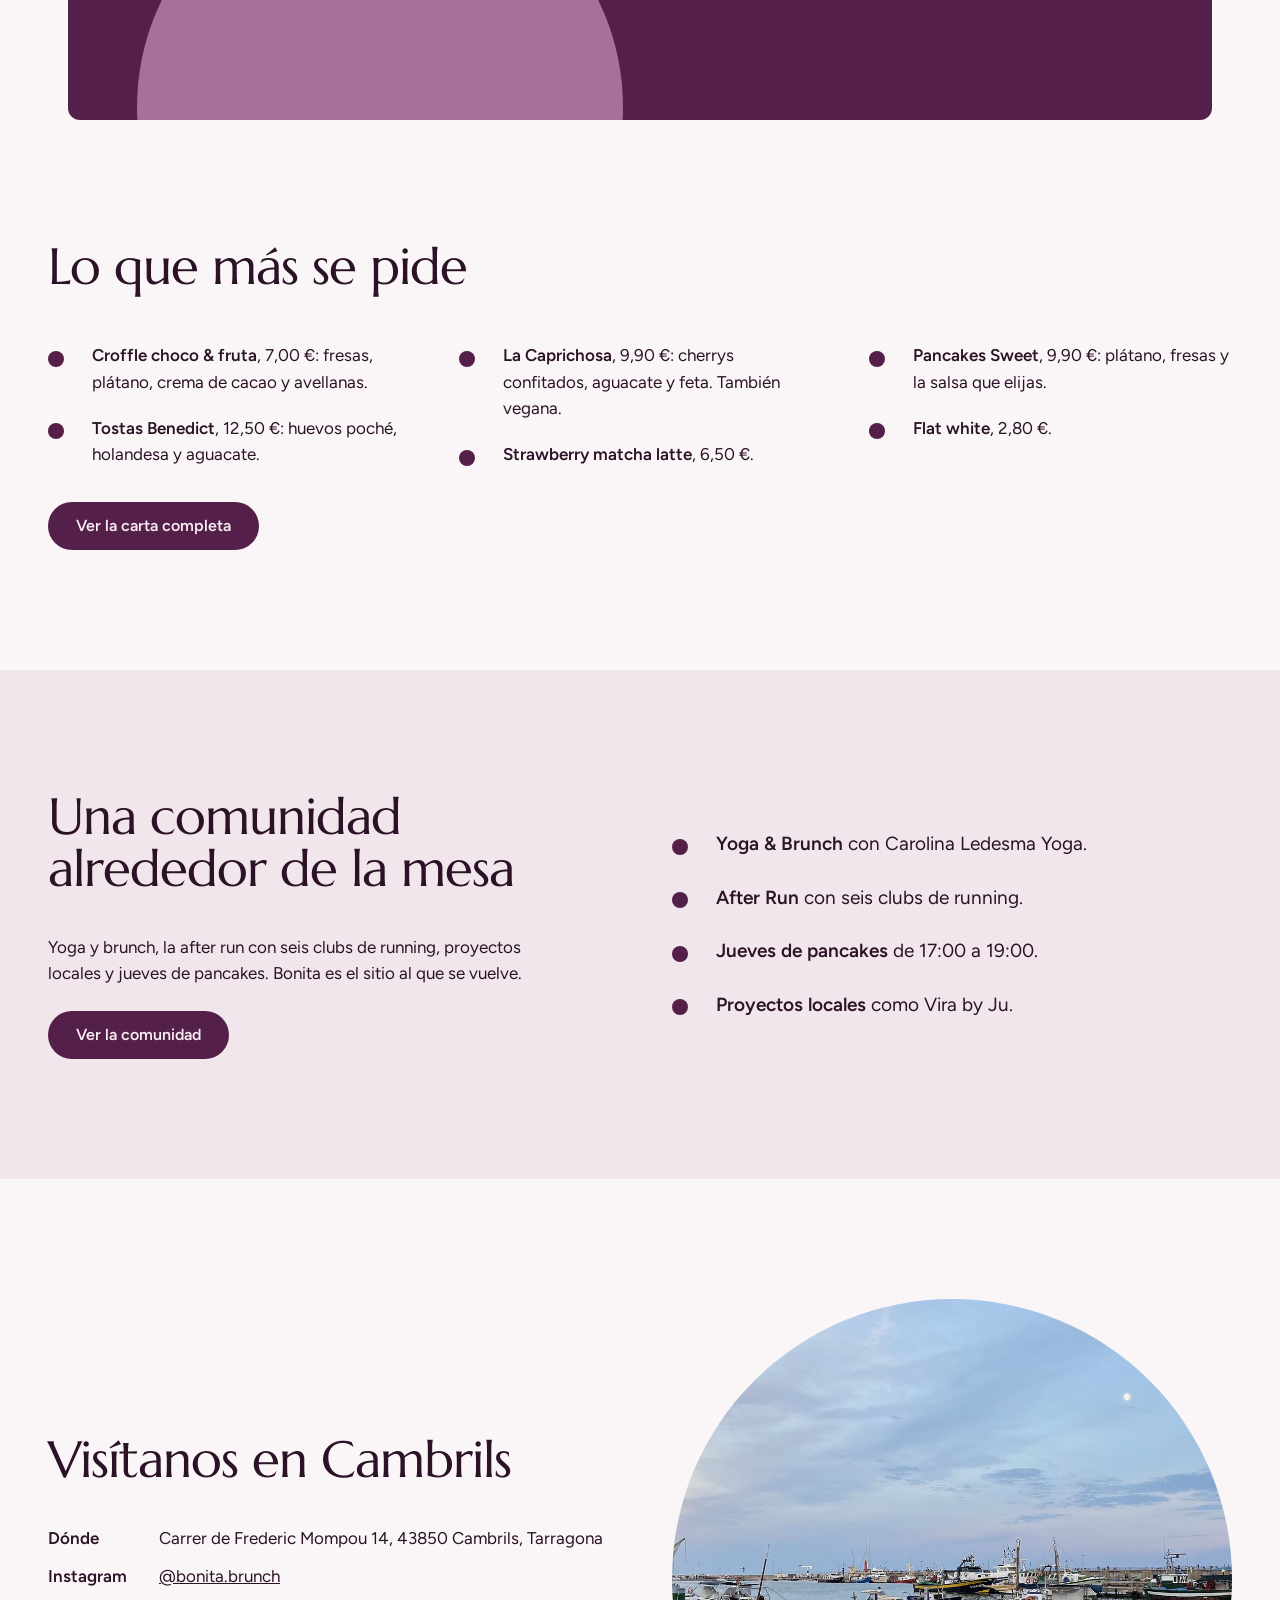
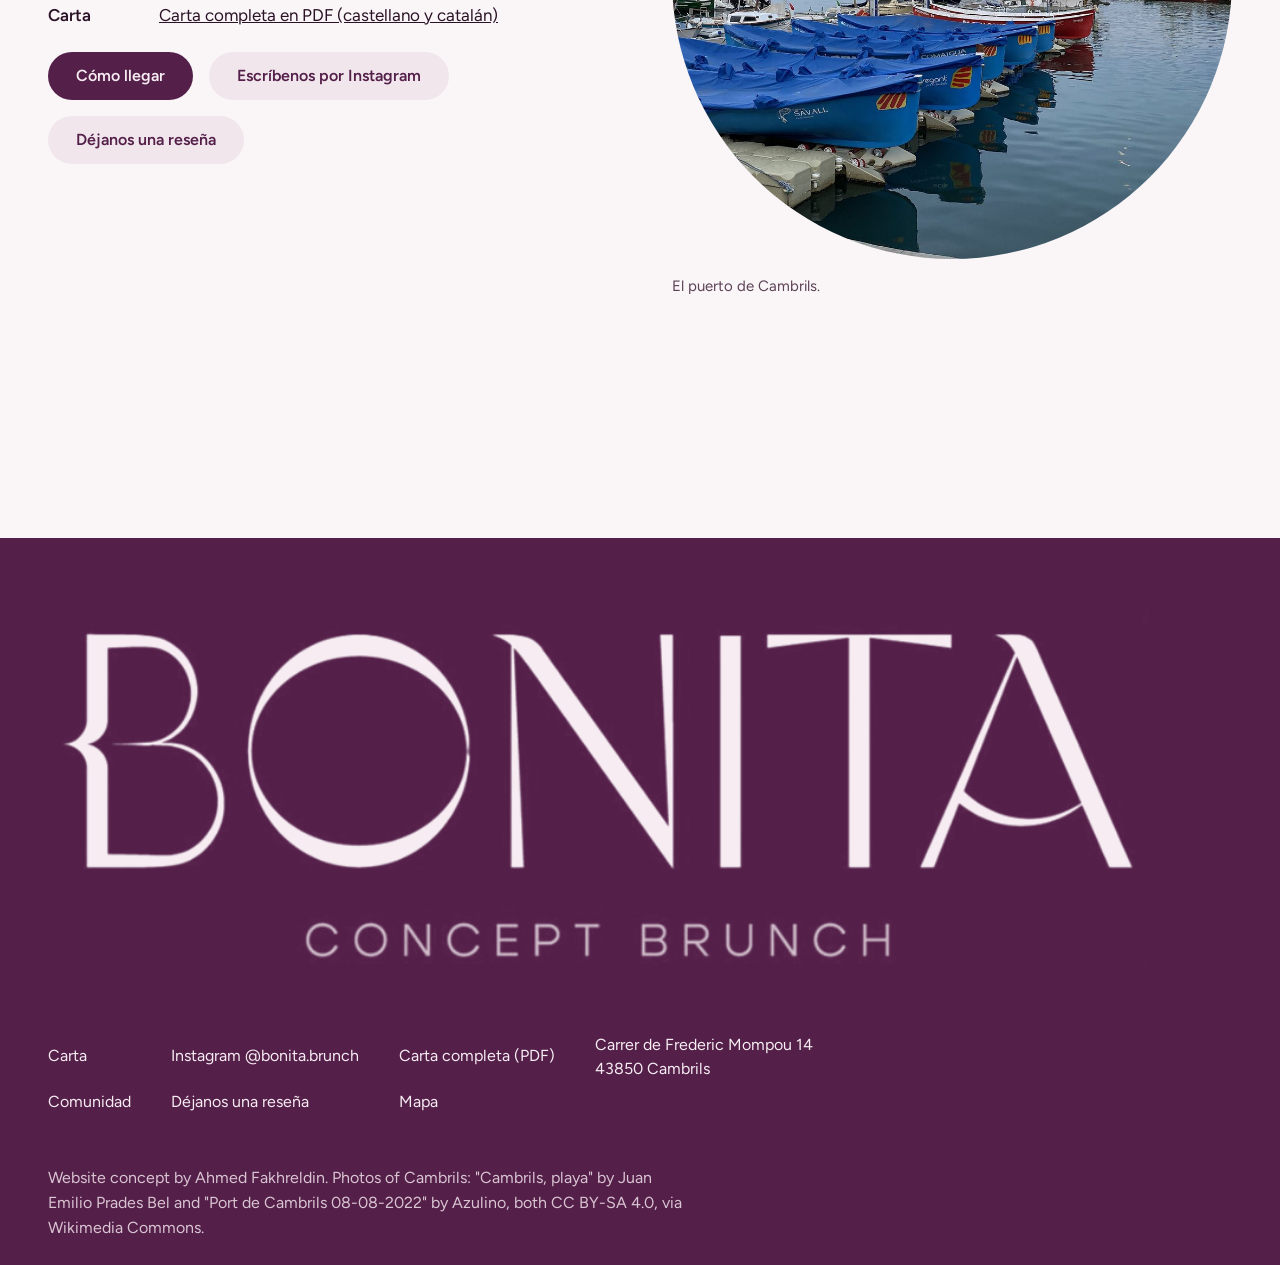
==== commit d77fe9dd: "Menu rebuilt from the real carta with prices" ====
--- a/index.html
+++ b/index.html
@@ -3,7 +3,7 @@
 <title>Bonita Concept Brunch · Cambrils</title><meta name="description" content="Brunch, café y opciones veggie y sin gluten en Carrer de Frederic Mompou 14, Cambrils.">
 <link rel="preload" as="font" type="font/woff2" crossorigin href="fonts/marcellus-400.woff2">
 <link rel="preload" as="font" type="font/woff2" crossorigin href="fonts/figtree-400.woff2">
-<link rel="stylesheet" href="fonts/fonts.css?v=3"><link rel="stylesheet" href="styles.css?v=3"><noscript><style>.rv{opacity:1!important;transform:none!important}</style></noscript>
+<link rel="stylesheet" href="fonts/fonts.css?v=4"><link rel="stylesheet" href="styles.css?v=4"><noscript><style>.rv{opacity:1!important;transform:none!important}</style></noscript>
 <style>html.fl body{opacity:0}body{transition:opacity .25s ease}</style>
 <script>document.documentElement.classList.add('fl');(function(){var d=function(){document.documentElement.classList.remove('fl')};setTimeout(d,1200);if(document.fonts&&document.fonts.load){Promise.all([document.fonts.load('1em Marcellus'),document.fonts.load('1em Figtree')]).then(d,d)}else d()})();</script>
 </head><body><a class="skip" href="#main">Saltar al contenido</a><header class="nav"><a href="index.html" aria-label="Bonita Concept Brunch"><img class="logo" src="img/logo-plum.png" alt="Bonita Concept Brunch" width="132" height="44"></a>
@@ -20,18 +20,18 @@
 <section class="sec" style="padding-top:var(--s5)"><div class="panel">
 <h2 class="rv"><span data-en="Brunch without hurry, in good company.">Brunch sin prisas, en buena compañía.</span></h2>
 <div class="cols"><div class="rv" style="--i:1"><h3><span data-en="Mediterranean, with the world behind it">Mediterráneo, con mundo detrás</span></h3><p><span data-en="Claudia and Manel took what they saw travelling and made a classic brunch with a Mediterranean heart. Every dish goes through a careful process before it reaches your table.">Claudia y Manel llevaron lo que vieron viajando a un brunch clásico de esencia mediterránea. Cada plato pasa por un proceso cuidado antes de llegar a la mesa.</span></p></div>
-<div class="rv" style="--i:2"><h3><span data-en="For every table">Para todas las mesas</span></h3><p><span data-en="Veggie, vegan, lactose free and gluten free options: the Nórdica, the bagels and more can be ordered gluten free too.">Opciones veggie, veganas, sin lactosa y sin gluten: la Nórdica, los bagels y más se piden también sin gluten.</span></p></div>
+<div class="rv" style="--i:2"><h3><span data-en="For every table">Para todas las mesas</span></h3><p><span data-en="Vegan and gluten free options: toasts, bagels, sweet toasts and gluten free granola, plus a vegan Caprichosa with hummus.">Opciones veganas y sin gluten: tostadas, bagels, sweet toasts y granola sin gluten, y una Caprichosa vegana con hummus.</span></p></div>
 <a class="btn rv" style="--i:3" href="carta.html"><span data-en="See what is on the table">Mira lo que hay en la mesa</span></a></div>
 <div class="ring" aria-hidden="true"></div></div></section>
 
 <section class="sec" style="padding-top:0"><h2 class="rv"><span data-en="What gets ordered most">Lo que más se pide</span></h2>
 <ul class="ringlist" style="columns:3;column-gap:48px">
-<li class="rv"><span><span data-en="&lt;b&gt;Croffels&lt;/b&gt;: the balance between croissant and waffle."><b>Croffels</b>: el equilibrio entre croissant y gofre.</span></span></li>
-<li class="rv"><span><span data-en="&lt;b&gt;Benedict&lt;/b&gt; with smoked salmon, iberico ham, roast turkey or bacon."><b>Benedict</b> con salmón ahumado, jamón ibérico, pavo braseado o bacon.</span></span></li>
-<li class="rv"><span><span data-en="&lt;b&gt;La Caprichosa&lt;/b&gt;: confit cherry tomatoes, sliced avocado and feta."><b>La Caprichosa</b>: cherrys confitados, aguacate laminado y feta.</span></span></li>
-<li class="rv"><span><span data-en="&lt;b&gt;Iced matcha&lt;/b&gt; with coconut milk, and strawberry matcha."><b>Matcha frío</b> con leche de coco y strawberry matcha.</span></span></li>
-<li class="rv"><span><span data-en="&lt;b&gt;Sweet pancakes&lt;/b&gt; with banana, strawberries, chocolate and Oreo crumb."><b>Sweet pancakes</b> con plátano, fresas, chocolate y polvo de Oreo.</span></span></li>
-<li class="rv"><span><span data-en="&lt;b&gt;Flat white&lt;/b&gt; and specialty coffee to take away."><b>Flat white</b> y café de especialidad para llevar.</span></span></li></ul>
+<li class="rv"><span><span data-en="&lt;b&gt;Choco &amp; fruit croffle&lt;/b&gt;, €7.00: strawberries, banana, cocoa and hazelnut cream."><b>Croffle choco & fruta</b>, 7,00 €: fresas, plátano, crema de cacao y avellanas.</span></span></li>
+<li class="rv"><span><span data-en="&lt;b&gt;Tostas Benedict&lt;/b&gt;, €12.50: poached eggs, hollandaise and avocado."><b>Tostas Benedict</b>, 12,50 €: huevos poché, holandesa y aguacate.</span></span></li>
+<li class="rv"><span><span data-en="&lt;b&gt;La Caprichosa&lt;/b&gt;, €9.90: confit cherry tomatoes, avocado and feta. Also vegan."><b>La Caprichosa</b>, 9,90 €: cherrys confitados, aguacate y feta. También vegana.</span></span></li>
+<li class="rv"><span><span data-en="&lt;b&gt;Strawberry matcha latte&lt;/b&gt;, €6.50."><b>Strawberry matcha latte</b>, 6,50 €.</span></span></li>
+<li class="rv"><span><span data-en="&lt;b&gt;Sweet pancakes&lt;/b&gt;, €9.90: banana, strawberries and the sauce you pick."><b>Pancakes Sweet</b>, 9,90 €: plátano, fresas y la salsa que elijas.</span></span></li>
+<li class="rv"><span><span data-en="&lt;b&gt;Flat white&lt;/b&gt;, €2.80."><b>Flat white</b>, 2,80 €.</span></span></li></ul>
 <div class="actions"><a class="btn" href="carta.html"><span data-en="See the full menu">Ver la carta completa</span></a></div></section>
 
 <section class="sec band"><div class="split"><div><h2 class="rv"><span data-en="A community around the table">Una comunidad alrededor de la mesa</span></h2>
@@ -51,4 +51,4 @@
 <div><a href="https://drive.google.com/file/d/1cFi0jNEHaVHTh7_fU4lbBXJW9XEex9RG/view?usp=drive_link"><span data-en="Full menu (PDF)">Carta completa (PDF)</span></a><a href="https://www.google.com/maps/search/?api=1&query=Bonita+Concept+Brunch+Carrer+de+Frederic+Mompou+14+Cambrils"><span data-en="Map">Mapa</span></a></div>
 <div><span>Carrer de Frederic Mompou 14<br>43850 Cambrils</span></div></div>
 <p class="credit">Website concept by Ahmed Fakhreldin. Photos of Cambrils: "Cambrils, playa" by Juan Emilio Prades Bel and "Port de Cambrils 08-08-2022" by Azulino, both CC BY-SA 4.0, via Wikimedia Commons.</p></footer>
-<script src="site.js?v=3"></script></body></html>+<script src="site.js?v=4"></script></body></html>
--- a/styles.css
+++ b/styles.css
@@ -70,7 +70,7 @@
 .cat{padding:var(--s5) var(--m) 0;scroll-margin-top:140px}
 .cat .chead{display:flex;justify-content:space-between;align-items:baseline;margin-bottom:var(--s3)}
 .cat h2{font-size:clamp(32px,3.4vw,50px)}
-.cat .chead span{color:var(--soft)}
+.cat .chead>span{color:var(--soft)}
 .items{display:grid;grid-template-columns:1fr 1fr;gap:36px 64px;list-style:none;padding:0}
 .items li{display:grid;grid-template-columns:44px 1fr;gap:20px}
 .items li::before{content:"";width:44px;height:44px;border-radius:50%;background:var(--step);border:9px solid var(--orchid);box-sizing:border-box}
@@ -124,7 +124,7 @@
 .cat{padding-top:80px}.hello{padding-top:var(--s3)}
 
 footer a{padding:11px 0}
-.cat .chead span{font-size:16px}
+.cat .chead>span{font-size:16px}
 .band .ringlist li{padding:12px 0}
 .band .ringlist{font-size:19px}
 @media (min-width:1200px){.items p{max-width:none}}
@@ -132,3 +132,10 @@
 .panel .cols{width:min(440px,34%)}
 @media (min-width:1200px){.items{gap:40px 32px}}
 @media (max-width:899px){.panel .cols{width:100%}}
+
+.nm{display:flex;justify-content:space-between;gap:var(--s2);align-items:baseline}
+.pr{font-weight:500;white-space:nowrap}
+.note{color:var(--soft);font-size:16px;max-width:90ch;margin:-8px 0 var(--s3)}
+.items li::before{display:none}
+.items li{grid-template-columns:1fr}
+.items em{display:block;margin-top:4px}
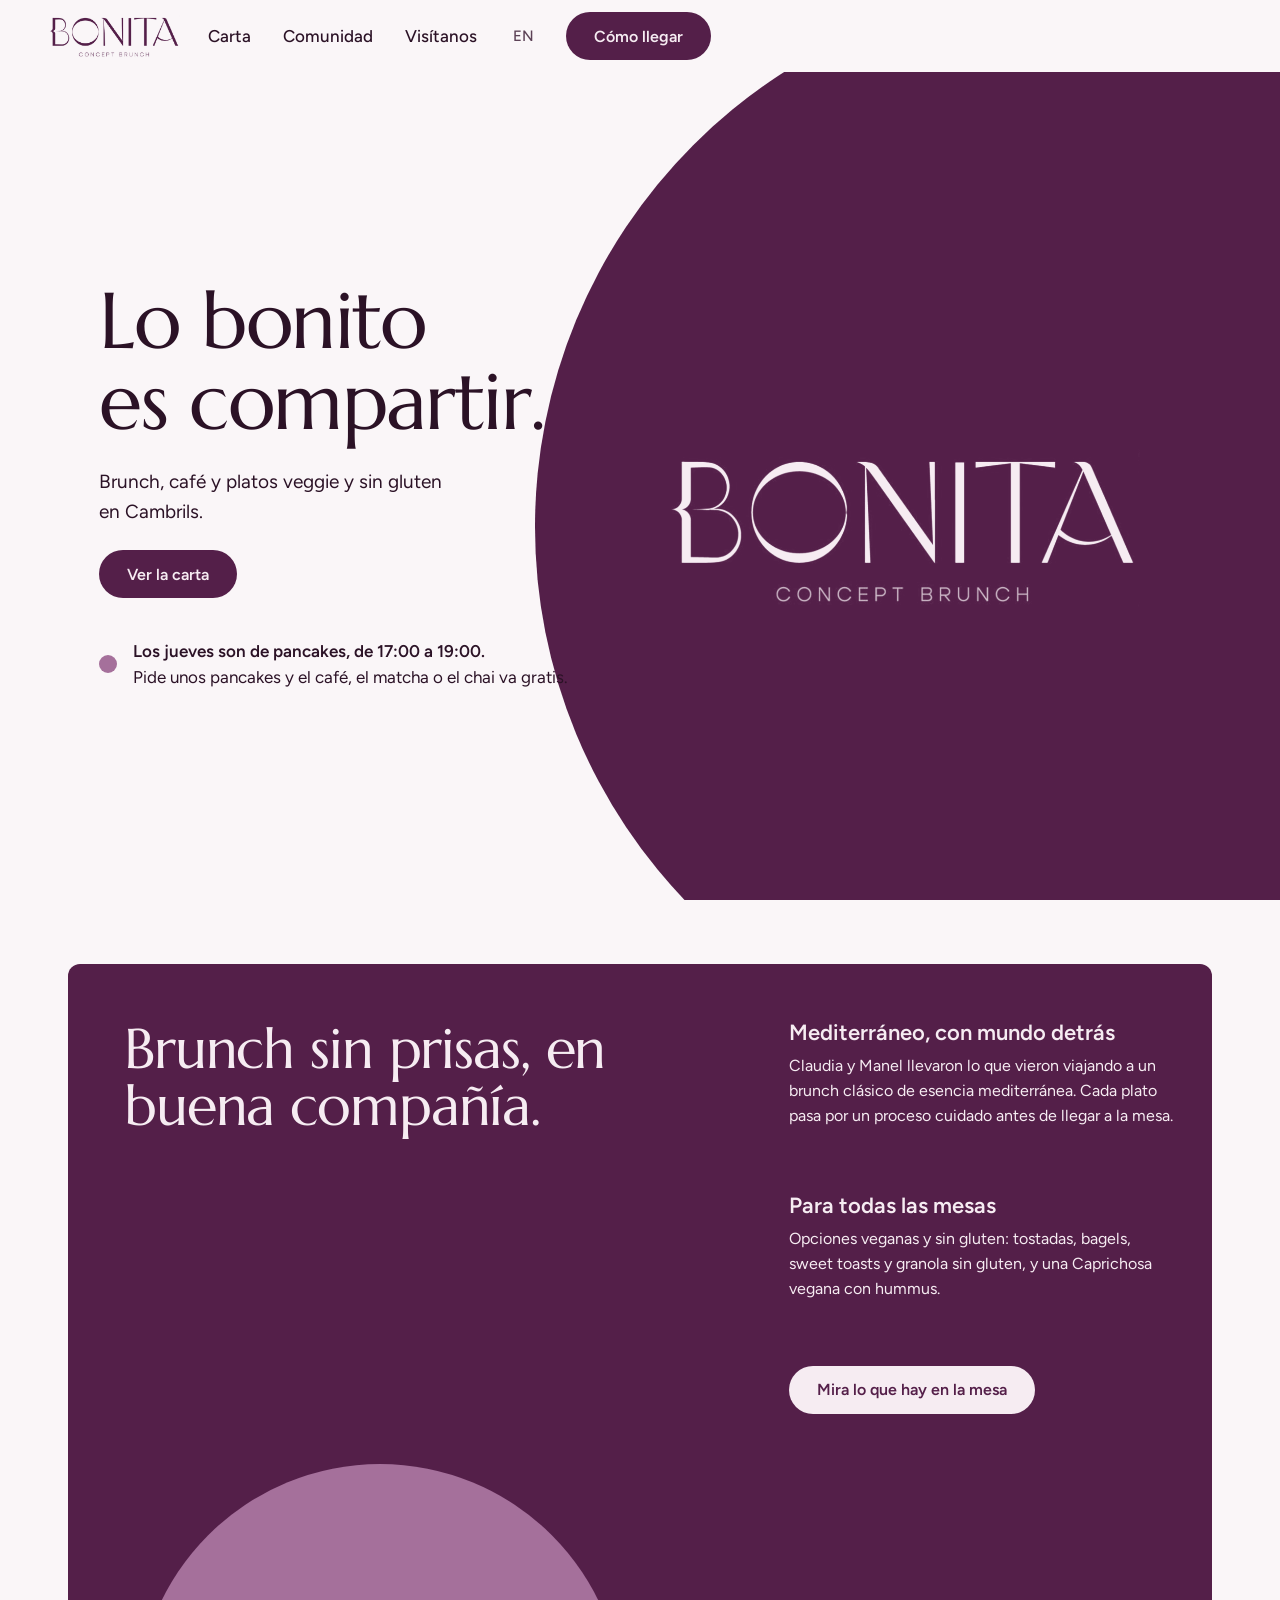
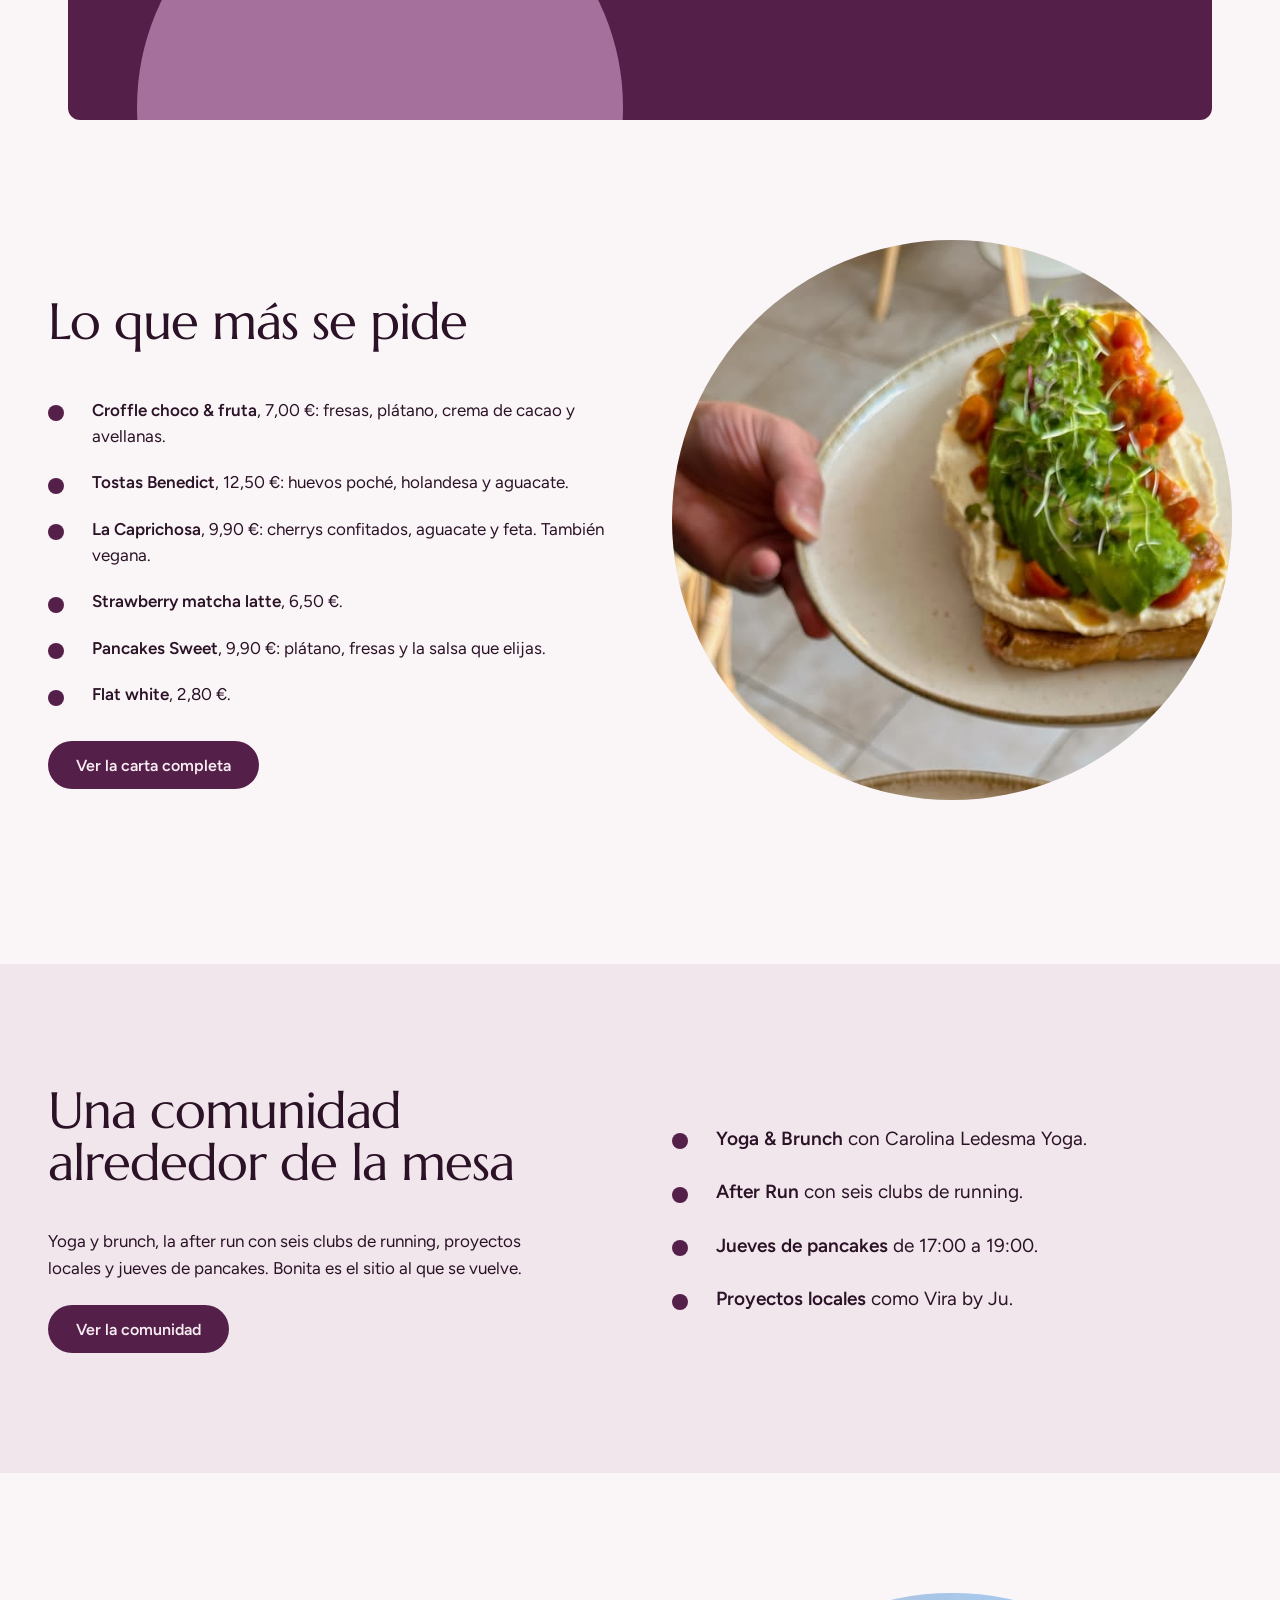
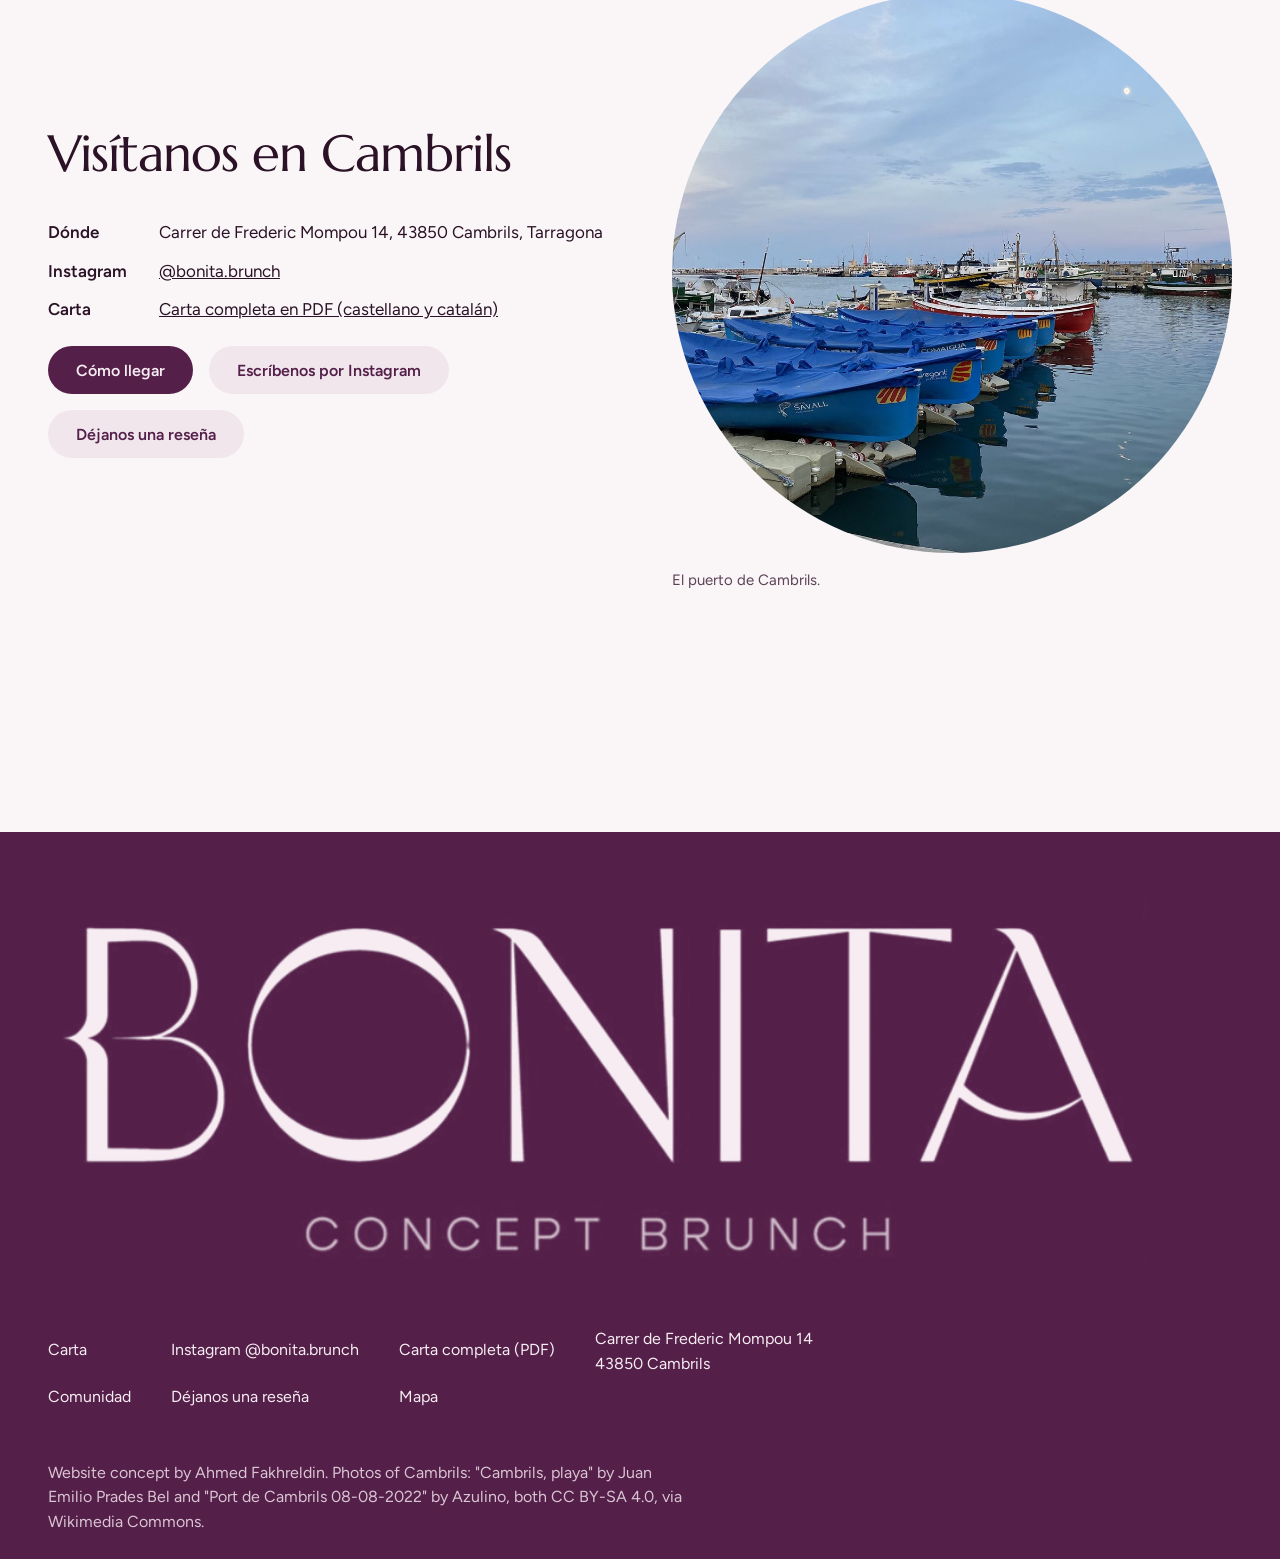
==== commit 933a00ba: "Real photos from Bonita's public posts in ring masks" ====
--- a/index.html
+++ b/index.html
@@ -3,7 +3,7 @@
 <title>Bonita Concept Brunch · Cambrils</title><meta name="description" content="Brunch, café y opciones veggie y sin gluten en Carrer de Frederic Mompou 14, Cambrils.">
 <link rel="preload" as="font" type="font/woff2" crossorigin href="fonts/marcellus-400.woff2">
 <link rel="preload" as="font" type="font/woff2" crossorigin href="fonts/figtree-400.woff2">
-<link rel="stylesheet" href="fonts/fonts.css?v=4"><link rel="stylesheet" href="styles.css?v=4"><noscript><style>.rv{opacity:1!important;transform:none!important}</style></noscript>
+<link rel="stylesheet" href="fonts/fonts.css?v=6"><link rel="stylesheet" href="styles.css?v=6"><noscript><style>.rv{opacity:1!important;transform:none!important}</style></noscript>
 <style>html.fl body{opacity:0}body{transition:opacity .25s ease}</style>
 <script>document.documentElement.classList.add('fl');(function(){var d=function(){document.documentElement.classList.remove('fl')};setTimeout(d,1200);if(document.fonts&&document.fonts.load){Promise.all([document.fonts.load('1em Marcellus'),document.fonts.load('1em Figtree')]).then(d,d)}else d()})();</script>
 </head><body><a class="skip" href="#main">Saltar al contenido</a><header class="nav"><a href="index.html" aria-label="Bonita Concept Brunch"><img class="logo" src="img/logo-plum.png" alt="Bonita Concept Brunch" width="132" height="44"></a>
@@ -24,15 +24,16 @@
 <a class="btn rv" style="--i:3" href="carta.html"><span data-en="See what is on the table">Mira lo que hay en la mesa</span></a></div>
 <div class="ring" aria-hidden="true"></div></div></section>
 
-<section class="sec" style="padding-top:0"><h2 class="rv"><span data-en="What gets ordered most">Lo que más se pide</span></h2>
-<ul class="ringlist" style="columns:3;column-gap:48px">
+<section class="sec" style="padding-top:0"><div class="split"><div><h2 class="rv"><span data-en="What gets ordered most">Lo que más se pide</span></h2>
+<ul class="ringlist" >
 <li class="rv"><span><span data-en="&lt;b&gt;Choco &amp; fruit croffle&lt;/b&gt;, €7.00: strawberries, banana, cocoa and hazelnut cream."><b>Croffle choco & fruta</b>, 7,00 €: fresas, plátano, crema de cacao y avellanas.</span></span></li>
 <li class="rv"><span><span data-en="&lt;b&gt;Tostas Benedict&lt;/b&gt;, €12.50: poached eggs, hollandaise and avocado."><b>Tostas Benedict</b>, 12,50 €: huevos poché, holandesa y aguacate.</span></span></li>
 <li class="rv"><span><span data-en="&lt;b&gt;La Caprichosa&lt;/b&gt;, €9.90: confit cherry tomatoes, avocado and feta. Also vegan."><b>La Caprichosa</b>, 9,90 €: cherrys confitados, aguacate y feta. También vegana.</span></span></li>
 <li class="rv"><span><span data-en="&lt;b&gt;Strawberry matcha latte&lt;/b&gt;, €6.50."><b>Strawberry matcha latte</b>, 6,50 €.</span></span></li>
 <li class="rv"><span><span data-en="&lt;b&gt;Sweet pancakes&lt;/b&gt;, €9.90: banana, strawberries and the sauce you pick."><b>Pancakes Sweet</b>, 9,90 €: plátano, fresas y la salsa que elijas.</span></span></li>
 <li class="rv"><span><span data-en="&lt;b&gt;Flat white&lt;/b&gt;, €2.80."><b>Flat white</b>, 2,80 €.</span></span></li></ul>
-<div class="actions"><a class="btn" href="carta.html"><span data-en="See the full menu">Ver la carta completa</span></a></div></section>
+<div class="actions"><a class="btn" href="carta.html"><span data-en="See the full menu">Ver la carta completa</span></a></div></div>
+<div class="rv" style="--i:1"><div class="frame" role="img" aria-label="Fotos de platos y bebidas de Bonita"><img src="img/photos/toast.jpg" alt="Tostada con hummus, aguacate y tomate sobre pan crujiente, sostenida en un plato" width="640" height="640" loading="lazy" style="animation-delay:0s"><img src="img/photos/croissants.jpg" alt="Croissants dorados y hojaldrados" width="640" height="640" loading="lazy" style="animation-delay:3.6s"><img src="img/photos/strawberry-matcha.jpg" alt="Un strawberry matcha con pajita de cristal" width="640" height="640" loading="lazy" style="animation-delay:7.2s"><img src="img/photos/matcha.jpg" alt="Batiendo matcha con una cuchara de bambú" width="640" height="640" loading="lazy" style="animation-delay:10.8s"><img src="img/photos/hot-chocolate.jpg" alt="Chocolate caliente con marshmallows" width="640" height="640" loading="lazy" style="animation-delay:14.4s"></div><p class="caps" aria-hidden="true"><span style="animation-delay:0s" data-en="Vegan Caprichosa">La Caprichosa vegana</span><span style="animation-delay:3.6s" data-en="Butter croissants">Croissants de mantequilla</span><span style="animation-delay:7.2s" data-en="Strawberry matcha latte">Strawberry matcha latte</span><span style="animation-delay:10.8s" data-en="Ceremonial grade matcha">Matcha de grado ceremonial</span><span style="animation-delay:14.4s" data-en="Hot chocolate Bonita">Hot chocolate Bonita</span></p></div></div></section>
 
 <section class="sec band"><div class="split"><div><h2 class="rv"><span data-en="A community around the table">Una comunidad alrededor de la mesa</span></h2>
 <p class="rv" style="--i:1;max-width:46ch"><span data-en="Yoga and brunch, an after run with six running clubs, local projects and pancake Thursdays. Bonita is the place people come back to.">Yoga y brunch, la after run con seis clubs de running, proyectos locales y jueves de pancakes. Bonita es el sitio al que se vuelve.</span></p>
@@ -51,4 +52,4 @@
 <div><a href="https://drive.google.com/file/d/1cFi0jNEHaVHTh7_fU4lbBXJW9XEex9RG/view?usp=drive_link"><span data-en="Full menu (PDF)">Carta completa (PDF)</span></a><a href="https://www.google.com/maps/search/?api=1&query=Bonita+Concept+Brunch+Carrer+de+Frederic+Mompou+14+Cambrils"><span data-en="Map">Mapa</span></a></div>
 <div><span>Carrer de Frederic Mompou 14<br>43850 Cambrils</span></div></div>
 <p class="credit">Website concept by Ahmed Fakhreldin. Photos of Cambrils: "Cambrils, playa" by Juan Emilio Prades Bel and "Port de Cambrils 08-08-2022" by Azulino, both CC BY-SA 4.0, via Wikimedia Commons.</p></footer>
-<script src="site.js?v=4"></script></body></html>+<script src="site.js?v=6"></script></body></html>
--- a/styles.css
+++ b/styles.css
@@ -139,3 +139,13 @@
 .items li::before{display:none}
 .items li{grid-template-columns:1fr}
 .items em{display:block;margin-top:4px}
+
+.frame{aspect-ratio:1;border-radius:50%;overflow:hidden;position:relative;background:var(--step)}
+.frame img{position:absolute;inset:0;width:100%;height:100%;object-fit:cover;opacity:0;animation:cf 18s infinite}
+.frame img:first-child{opacity:1}
+@keyframes cf{0%{opacity:0}3%{opacity:1}17%{opacity:1}20%{opacity:0}100%{opacity:0}}
+.caps{position:relative;height:28px;margin-top:var(--s2);text-align:center;color:var(--soft)}
+.caps span{position:absolute;inset:0;opacity:0;animation:cf 18s infinite}
+.cl{display:flex;align-items:center;gap:20px}
+.cphoto{width:88px;height:88px;border-radius:50%;object-fit:cover;flex:none}
+@media (prefers-reduced-motion:reduce){.frame img,.caps span{animation:none}.frame img:not(:first-child){display:none}.caps span:not(:first-child){display:none}.caps span:first-child{opacity:1}}
